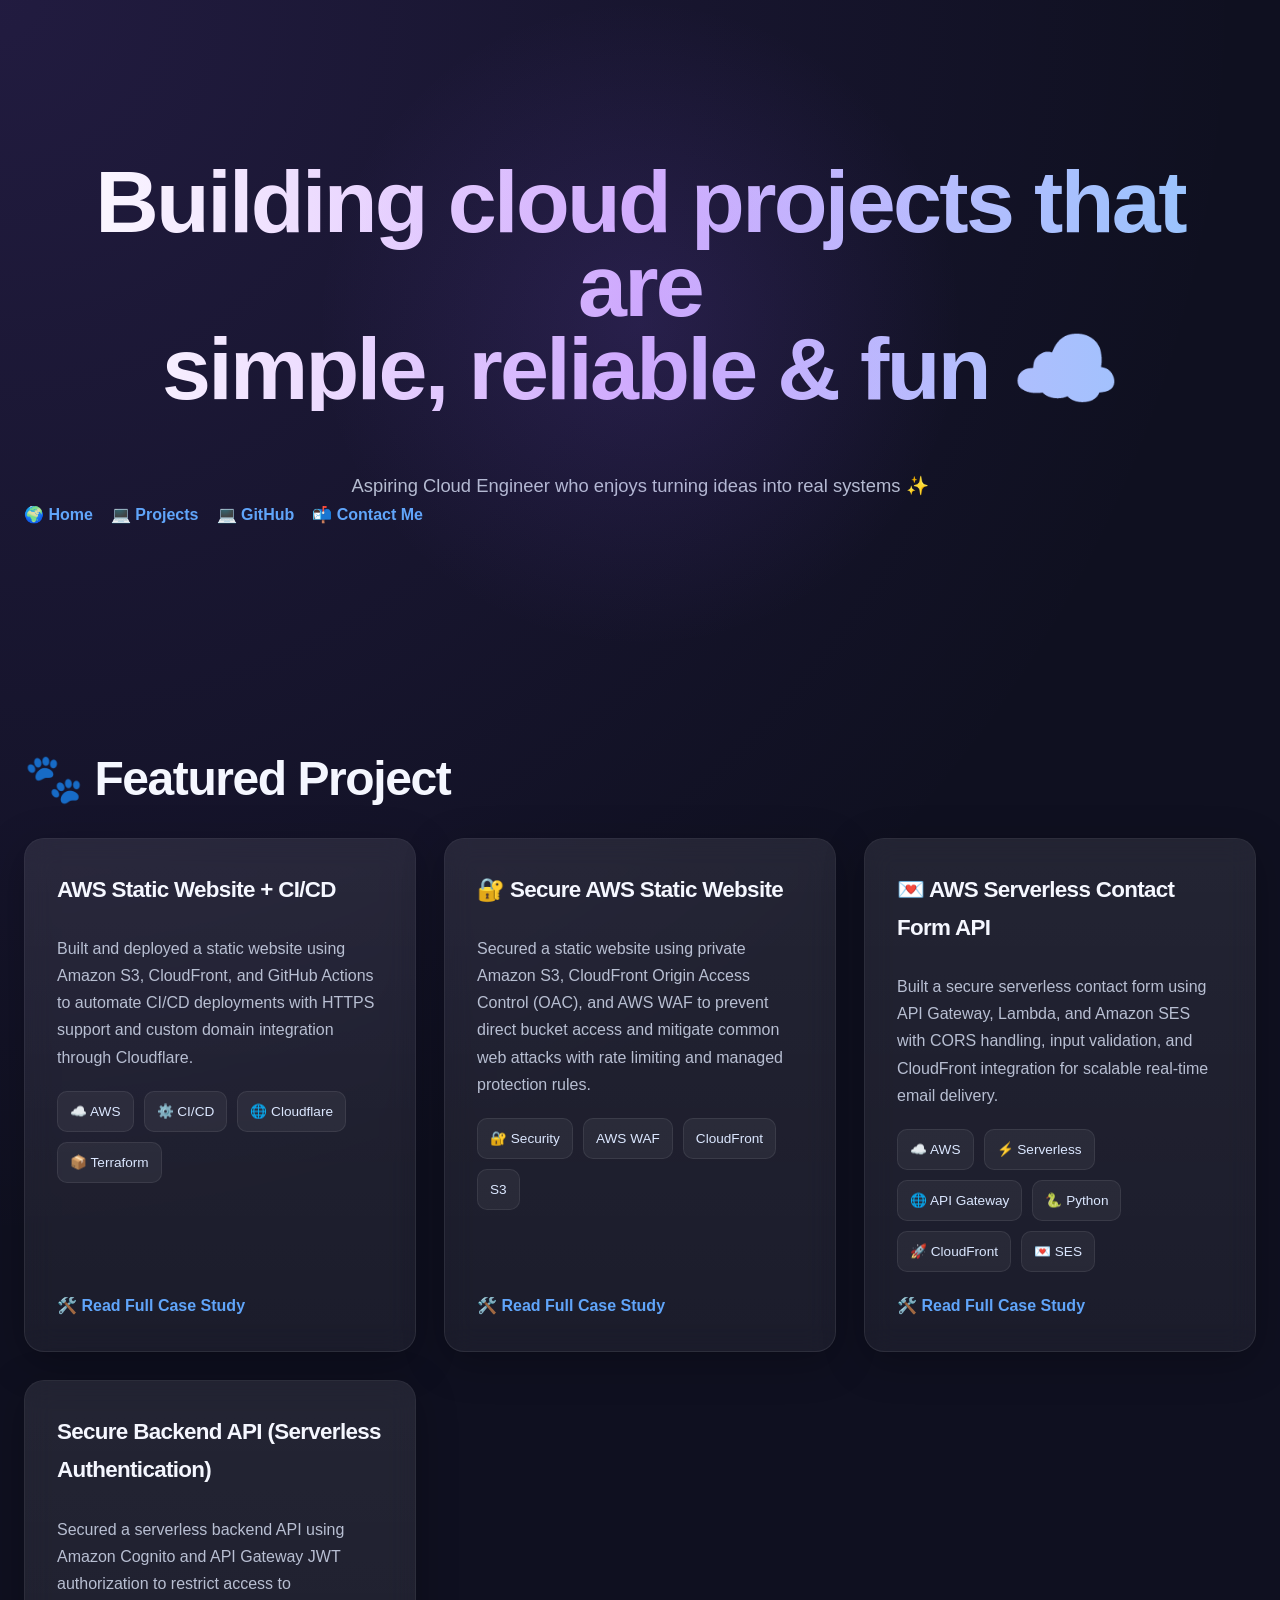
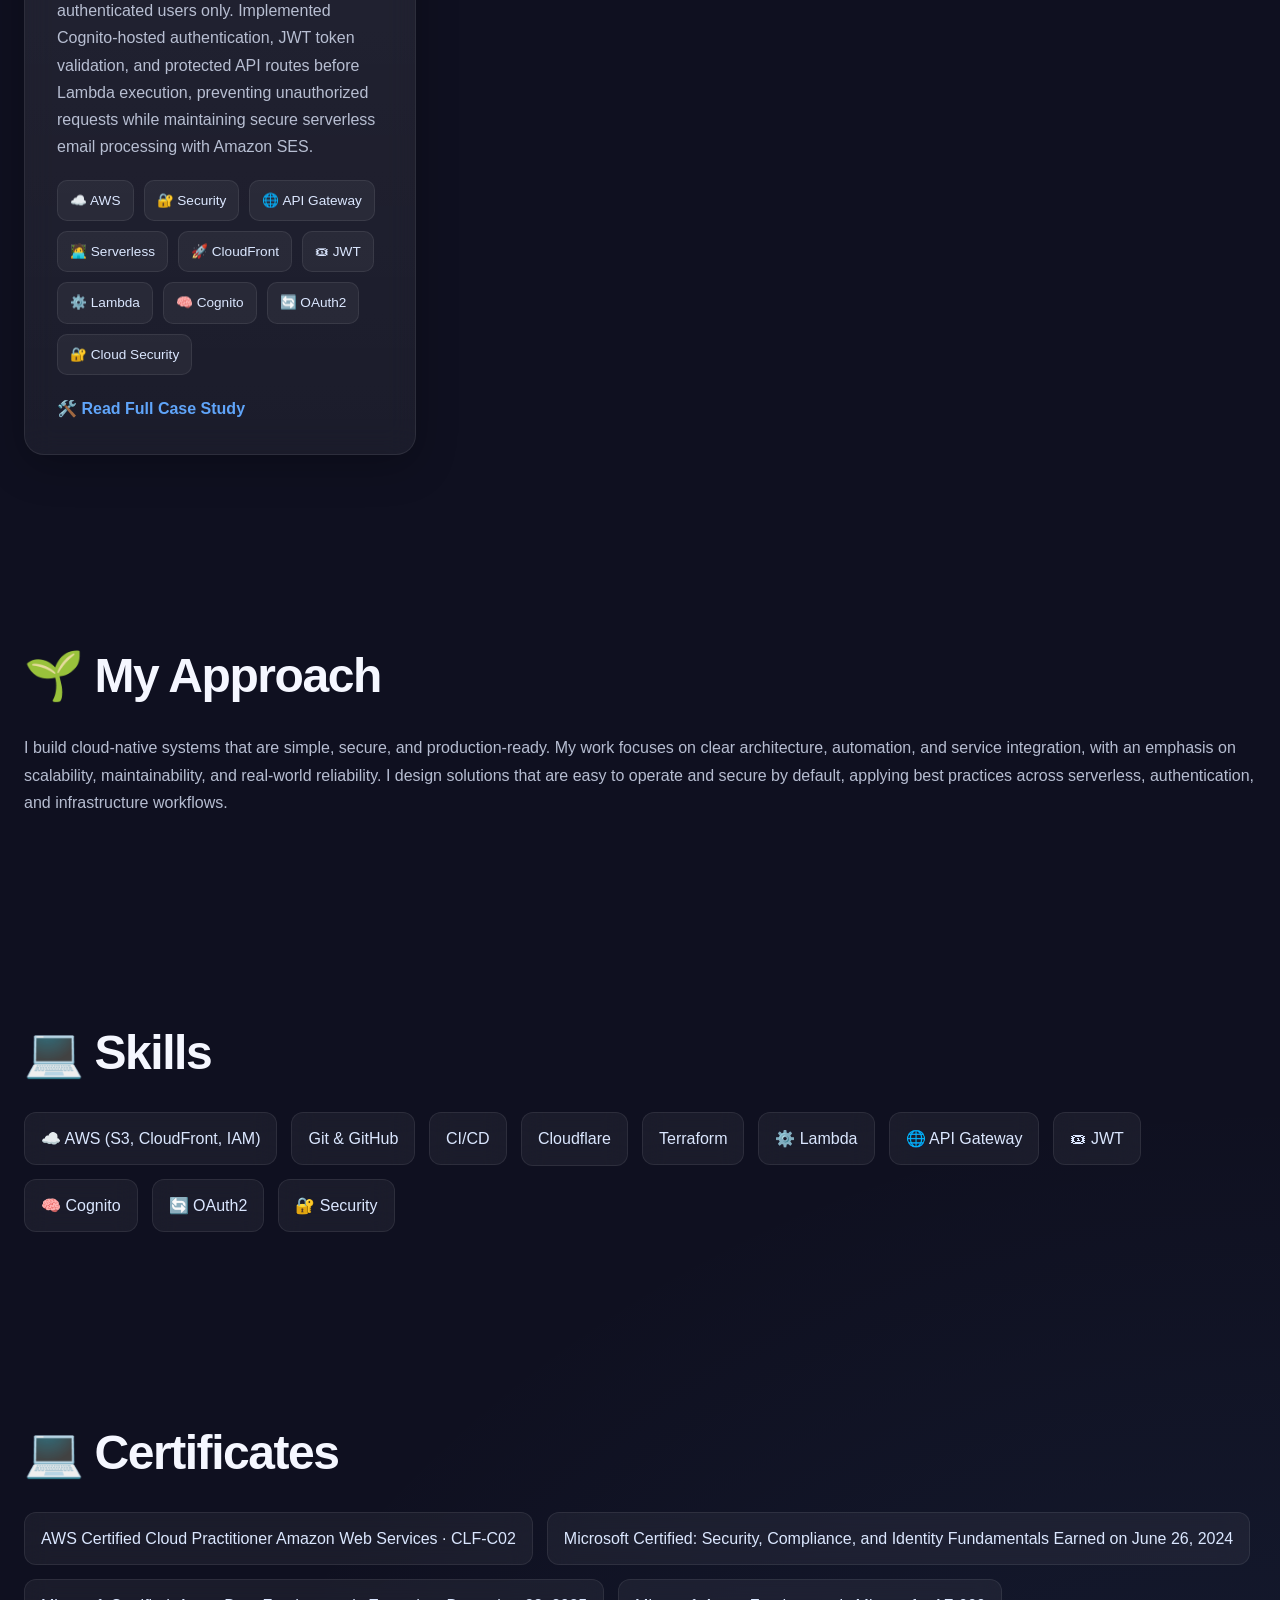
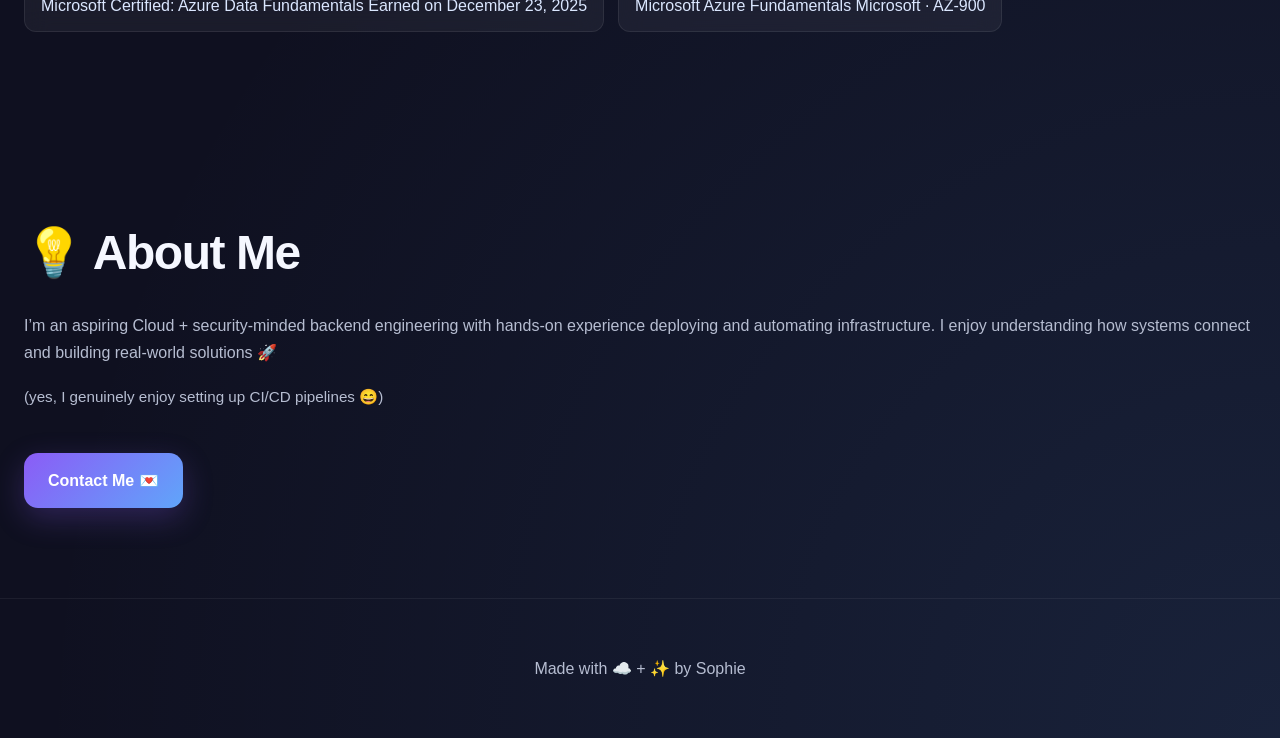
==== index.html @ edb2e8d1 "Edit index content" ====
<!DOCTYPE html>
<html lang="en">
<head>
  <meta charset="UTF-8">
  <title>Sophie | Cloud Engineer ☁️</title>
  <meta name="viewport" content="width=device-width, initial-scale=1.0">

  <!-- Font -->
  <link href="https://fonts.googleapis.com/css2?family=Poppins:wght@300;400;600&display=swap" rel="stylesheet">

  <!-- CSS -->
  <link rel="stylesheet" href="styles.css">

     
</head>

<body>

  <!-- HERO -->
  <header class="hero">
    <h1>
      Building cloud projects that are<br>
      <span>simple, reliable & fun ☁️</span>
    </h1>
    <p class="tagline">
      Aspiring Cloud Engineer who enjoys turning ideas into real systems ✨
    </p>

      <div class="project-links">
      <a href="https://sophieworld.dev">🌍 Home</a>
      <a href="#projects">💻 Projects</a>
      <a href="https://github.com/User10538">💻 GitHub</a>
      <a href="#contact">📬 Contact Me</a>
    </div>
  </header>


  <!-- PROJECTS -->
  <section class="projects">
    <h2>🐾 Featured Project</h2>

<div class="projects-container" id ="projects">
  

  <div class="project-card">
    <h3>AWS Static Website + CI/CD</h3>

    <p>Built and deployed a static website using Amazon S3, CloudFront, and GitHub Actions to automate 
      CI/CD deployments with HTTPS support and custom domain integration through Cloudflare.</p>

    <div class="tags">
      <span>☁️ AWS</span>
      <span>⚙️ CI/CD</span>
      <span>🌐 Cloudflare</span>
      <span>📦 Terraform</span>
    </div>
       <div class="project-links">
      <a href="https://sophieworld.atlassian.net/wiki/external/MWVhOWRiZjI1ZjM0NDRkMzgyNjg4NWQwNWUxMjgwNTY">🛠️ Read Full Case Study</a>
    </div>
  </div>


  <div class="project-card">
    <h3>🔐 Secure AWS Static Website</h3>

    <p> Secured a static website using private Amazon S3, CloudFront Origin Access Control (OAC), 
      and AWS WAF to prevent direct bucket access and mitigate common web attacks with rate limiting and managed protection rules.
    </p>

    <div class="tags">
      <span>🔐 Security</span>
      <span>AWS WAF</span>
      <span>CloudFront</span>
      <span>S3</span>
    </div>
       <div class="project-links">
      <a href="https://sophieworld.atlassian.net/wiki/external/M2U2MmE0ZGE2YWQ1NDhlZmI2MGJiOGY1M2U3ODUxMGE">🛠️ Read Full Case Study</a>
    </div>
  </div>

  <div class="project-card">
    <h3>💌 AWS Serverless Contact Form API</h3>

    <p>Built a secure serverless contact form using API Gateway, Lambda, and Amazon SES 
      with CORS handling, input validation, and CloudFront integration for scalable real-time email delivery. </p>

    <div class="tags">
      <span>☁️ AWS</span>
      <span>⚡ Serverless</span>
      <span>🌐 API Gateway</span>
      <span>🐍 Python </span>
      <span>🚀 CloudFront</span>
      <span>💌  SES</span>
    </div>
    <div class="project-links">
      <a href="https://sophieworld.atlassian.net/wiki/external/YTQ1YmYyOWI2MWUzNGM2OGJiYjJjZmY1Y2RmMjhlNWE">🛠️ Read Full Case Study</a>
    </div>
  </div>

  <div class="project-card">
    <h3> Secure Backend API (Serverless Authentication)</h3>

    <p>Secured a serverless backend API using Amazon Cognito and API Gateway JWT authorization to restrict access to authenticated users only.
      Implemented Cognito-hosted authentication, JWT token validation, and protected API routes before Lambda execution, preventing unauthorized requests while maintaining secure serverless email processing with Amazon SES. </p>

    <div class="tags">
      <span>☁️ AWS</span>
      <span>🔐 Security</span>
      <span>🌐 API Gateway</span>
      <span>🧑‍💻 Serverless</span>
      <span>🚀 CloudFront</span>
      <span>🎟 JWT</span>
      <span>⚙️ Lambda</span>
      <span>🧠 Cognito</span>
      <span>🔄 OAuth2</span>
      <span>🔐 Cloud Security</span>
    </div>
    <div class="project-links">
      <a href="https://sophieworld.atlassian.net/wiki/external/ZDk4ODVmYTkwNTE2NDFkZTk5OGEwMDhiNWNiNjA1MjU">🛠️ Read Full Case Study</a>
    </div>
  </div>
   </div>
</div>

</div>

  </section>
<!-- 
  ARCHITECTURE
  <section class="architecture">
    <h2>☁️ How It Works</h2>

      <p class="arch-desc">
      This project uses a simple but powerful cloud architecture:
    </p>

    <div class="diagram">
      <div>User 🌍</div>
      <div>↓</div>
      <div>Cloudflare 🌐</div>
      <div>↓</div>
      <div>CloudFront ⚡</div>
      <div>↓</div>
      <div>S3 Bucket 📦</div>
    </div>

<p class="arch-desc">
      Designed and deployed a secure cloud architecture using AWS S3, CloudFront, and AWS WAF. 
      Implemented Origin Access Control, managed security rules, and rate limiting to prevent unauthorized access and mitigate common web threats.
    </p>
  <div class="diagram">
    <div>🌍 User</div>
    <div>↓</div>
    <div>🌐 Cloudflare</div>
    <div>↓</div>
    <div>🛡️ AWS WAF</div>
    <div>↓</div>
    <div>⚡ CloudFront</div>
    <div>↓</div>
    <div>📦 S3 (Private)</div>
  </div>
    
  </section> -->

  <!-- APPROACH -->
  <section class="approach">
    <h2>🌱 My Approach</h2>
    <p>
      I build cloud-native systems that are simple, secure, and production-ready. My work focuses on clear architecture, automation, 
      and service integration, with an emphasis on scalability, maintainability, and real-world reliability. I design solutions that are 
      easy to operate and secure by default, applying best practices across serverless, authentication, and infrastructure workflows.
    </p>
  </section>

  <!-- SKILLS -->
  <section class="skills-section">
    <h2>💻 Skills</h2>

    <div class="skills">
      <span>☁️ AWS (S3, CloudFront, IAM)</span>
      <span>Git & GitHub</span>
      <span>CI/CD</span>
      <span>Cloudflare</span>
      <span>Terraform</span>
      <span>⚙️ Lambda</span>
      <span>🌐 API Gateway</span>
      <span>🎟 JWT</span>
      <span>🧠 Cognito</span>
      <span>🔄 OAuth2</span>
      <span>🔐 Security</span>
    </div>
  </section>

    <!-- Certificates -->
  <section class="skills-section">
    <h2>💻 Certificates</h2>

    <div class="skills">
      <span>AWS Certified Cloud Practitioner
        Amazon Web Services · CLF-C02</span>
      <span>Microsoft Certified: Security, Compliance, and Identity Fundamentals
        Earned on June 26, 2024</span>
      <span>Microsoft Certified: Azure Data Fundamentals
        Earned on December 23, 2025</span>
      <span>Microsoft Azure Fundamentals
        Microsoft · AZ-900</span>
    </div>
  </section>

  <!-- ABOUT -->
  <section class="about">
    <h2>💡 About Me</h2>

    <p>
      I’m an aspiring Cloud + security-minded backend engineering with hands-on experience deploying and automating infrastructure.
      I enjoy understanding how systems connect and building real-world solutions 🚀
    </p>

    <p class="small-note">
      (yes, I genuinely enjoy setting up CI/CD pipelines 😄)
    </p>
    <div id="contact">
    <a class="cta" href="contact.html">
      Contact Me 💌
    </a>
    </div>
    </section>
  </section>

  <!-- FOOTER -->
  <footer>
    <p>Made with ☁️ + ✨ by Sophie</p>
  </footer>

  <!-- SCROLL ANIMATION -->
  <script>
    const elements = document.querySelectorAll("section");

    const observer = new IntersectionObserver(entries => {
      entries.forEach(entry => {
        if (entry.isIntersecting) {
          entry.target.classList.add("show");
        }
      });
    });

    elements.forEach(el => {
      el.classList.add("fade-in");
      observer.observe(el);
    });
  </script>

</body>
</html>
---- styles.css ----
/* =========================================
   MODERN CLOUD ENGINEER PORTFOLIO
========================================= */

:root {
  --bg: #0f1020;

  --surface: rgba(255, 255, 255, 0.05);
  --surface-strong: rgba(255, 255, 255, 0.08);

  --text: #f5f7ff;
  --muted: #b6bdd1;

  --accent: #8b5cf6;
  --accent-2: #60a5fa;

  --accent-soft: rgba(139, 92, 246, 0.18);

  --border: rgba(255, 255, 255, 0.08);

  --shadow:
    0 10px 40px rgba(0, 0, 0, 0.25);

  --radius: 20px;

  --max-width: 1200px;
}

/* =========================================
   RESET
========================================= */

* {
  box-sizing: border-box;
}

html {
  scroll-behavior: smooth;
}

body {
  margin: 0;

  font-family: 'Inter', sans-serif;

  color: var(--text);

  background:
    radial-gradient(
      circle at top left,
      rgba(139, 92, 246, 0.15),
      transparent 30%
    ),

    radial-gradient(
      circle at bottom right,
      rgba(96, 165, 250, 0.12),
      transparent 30%
    ),

    var(--bg);

  line-height: 1.7;

  -webkit-font-smoothing: antialiased;
  text-rendering: optimizeLegibility;

  overflow-x: hidden;
}

/* =========================================
   TYPOGRAPHY
========================================= */

h1,
h2,
h3,
h4 {
  margin-top: 0;
  letter-spacing: -0.03em;
}

h1 {
  font-size: clamp(3rem, 7vw, 5.5rem);
  line-height: 0.95;
  font-weight: 800;
}

h2 {
  font-size: clamp(2rem, 5vw, 3rem);
  margin-bottom: 18px;
}

h3 {
  font-size: 1.4rem;
}

p {
  color: var(--muted);
  font-size: 1rem;
}

a {
  text-decoration: none;
}

.highlight {
  color: var(--accent-2);
}

/* =========================================
   LAYOUT
========================================= */

section {
  padding: 90px 24px;
}

.container {
  width: 100%;
  max-width: var(--max-width);
  margin: 0 auto;
}

/* =========================================
   HERO
========================================= */

.hero {
  padding: 160px 24px 120px;
  text-align: center;
  position: relative;
}

.hero::before {
  content: "";

  position: absolute;
  inset: 0;

  background:
    radial-gradient(
      circle at center,
      rgba(139, 92, 246, 0.15),
      transparent 45%
    );

  pointer-events: none;
}

.hero-content {
  position: relative;
  z-index: 2;

  max-width: 950px;
  margin: 0 auto;
}

.hero h1 {
  background:
    linear-gradient(
      90deg,
      #ffffff,
      #d8b4fe,
      #93c5fd
    );

  -webkit-background-clip: text;
  -webkit-text-fill-color: transparent;
}

.hero p {
  max-width: 700px;

  margin: 28px auto 0;

  font-size: 1.15rem;
}

.tagline {
  color: var(--muted);
}

.hero-buttons {
  margin-top: 42px;

  display: flex;
  justify-content: center;
  gap: 16px;
  flex-wrap: wrap;
}

/* =========================================
   BUTTONS
========================================= */

.button {
  display: inline-flex;
  align-items: center;
  justify-content: center;

  padding: 14px 22px;

  border-radius: 14px;

  font-weight: 600;

  transition:
    transform 0.25s ease,
    opacity 0.25s ease,
    background 0.25s ease;
}

.button-primary {
  background:
    linear-gradient(
      135deg,
      var(--accent),
      var(--accent-2)
    );

  color: white;

  box-shadow:
    0 10px 30px rgba(139, 92, 246, 0.25);
}

.button-primary:hover {
  transform: translateY(-3px);
}

.button-secondary {
  background: rgba(255,255,255,0.04);

  border: 1px solid var(--border);

  color: var(--text);

  backdrop-filter: blur(10px);
}

.button-secondary:hover {
  background: rgba(255,255,255,0.08);
}

/* =========================================
   SECTION HEADERS
========================================= */

.section-header {
  margin-bottom: 60px;
}

.section-header h2 {
  margin-bottom: 14px;
}

.section-header p {
  max-width: 700px;
}

/* =========================================
   PROJECTS
========================================= */

.projects-container {
  display: grid;

  grid-template-columns:
    repeat(auto-fit, minmax(340px, 1fr));

  gap: 28px;
}

.project-card {
  background: var(--surface);

  backdrop-filter: blur(14px);

  border: 1px solid var(--border);

  border-radius: var(--radius);

  padding: 32px;

  box-shadow: var(--shadow);

  transition:
    transform 0.3s ease,
    border-color 0.3s ease,
    box-shadow 0.3s ease;

  display: flex;
  flex-direction: column;
  gap: 20px;

  position: relative;

  overflow: hidden;
}

.project-card::before {
  content: "";

  position: absolute;

  inset: 0;

  background:
    linear-gradient(
      180deg,
      rgba(255,255,255,0.04),
      transparent
    );

  pointer-events: none;
}

.project-card:hover {
  transform: translateY(-8px);

  border-color:
    rgba(139, 92, 246, 0.35);

  box-shadow:
    0 25px 60px rgba(139, 92, 246, 0.15);
}

.project-card h3 {
  margin-bottom: 6px;
}

.project-card p {
  margin: 0;
}

/* =========================================
   TAGS
========================================= */

.tags {
  display: flex;
  flex-wrap: wrap;
  gap: 10px;
}

.tags span {
  background:
    rgba(255,255,255,0.05);

  border:
    1px solid rgba(255,255,255,0.08);

  color: #dbe7ff;

  padding: 8px 12px;

  border-radius: 10px;

  font-size: 0.85rem;
  font-weight: 500;
}

/* =========================================
   LINKS
========================================= */

.project-links {
  display: flex;
  gap: 18px;

  margin-top: auto;
}

.project-links a {
  color: var(--accent-2);

  font-weight: 600;

  transition: opacity 0.2s ease;
}

.project-links a:hover {
  opacity: 0.7;
}

/* =========================================
   ARCHITECTURE SECTION
========================================= */

.architecture {
  position: relative;
}

.architecture::before {
  content: "";

  position: absolute;
  inset: 0;

  background:
    linear-gradient(
      180deg,
      rgba(255,255,255,0.02),
      transparent
    );

  pointer-events: none;
}

.arch-desc {
  margin-bottom: 40px;
}

.diagram {
  display: flex;
  flex-direction: column;
  align-items: center;

  gap: 16px;
}

.diagram div {
  background:
    rgba(255,255,255,0.05);

  backdrop-filter: blur(12px);

  border:
    1px solid rgba(255,255,255,0.08);

  border-radius: 14px;

  padding: 16px 24px;

  min-width: 240px;

  box-shadow:
    0 10px 30px rgba(0,0,0,0.2);

  font-weight: 600;
}

/* =========================================
   SKILLS
========================================= */

.skills-section {
  position: relative;
}

.skills {
  display: flex;
  flex-wrap: wrap;
  gap: 14px;
}

.skills span {
  background:
    rgba(255,255,255,0.05);

  border:
    1px solid rgba(255,255,255,0.08);

  backdrop-filter: blur(12px);

  padding: 12px 16px;

  border-radius: 12px;

  color: #dbe7ff;

  font-weight: 500;

  transition:
    transform 0.2s ease,
    background 0.2s ease;
}

.skills span:hover {
  transform: translateY(-3px);

  background:
    rgba(255,255,255,0.08);
}

/* =========================================
   ABOUT
========================================= */

.about {
  position: relative;
}

.about-content {
  max-width: 750px;
}

.small-note {
  margin-top: 18px;

  font-size: 0.95rem;
}

/* =========================================
   CTA
========================================= */

.cta {
  display: inline-flex;

  margin-top: 28px;

  padding: 14px 24px;

  border-radius: 14px;

  background:
    linear-gradient(
      135deg,
      var(--accent),
      var(--accent-2)
    );

  color: white;

  font-weight: 600;

  box-shadow:
    0 10px 30px rgba(139,92,246,0.25);

  transition:
    transform 0.25s ease;
}

.cta:hover {
  transform: translateY(-3px);
}

/* =========================================
   FOOTER
========================================= */

footer {
  padding: 40px 24px;

  color: #8e97aa;

  text-align: center;

  font-size: 0.9rem;

  border-top:
    1px solid rgba(255,255,255,0.06);
}

/* =========================================
   ANIMATIONS
========================================= */

.fade-in {
  opacity: 0;

  transform: translateY(30px);

  transition:
    opacity 0.8s ease,
    transform 0.8s ease;
}

.fade-in.show {
  opacity: 1;
  transform: translateY(0);
}

/* =========================================
   RESPONSIVE
========================================= */

@media (max-width: 768px) {
  section {
    padding: 72px 20px;
  }

  .hero {
    padding: 130px 20px 90px;
  }

  .hero-buttons {
    flex-direction: column;
    align-items: center;
  }

  .projects-container {
    grid-template-columns: 1fr;
  }

  .project-card {
    padding: 26px;
  }

  h1 {
    line-height: 1;
  }
}
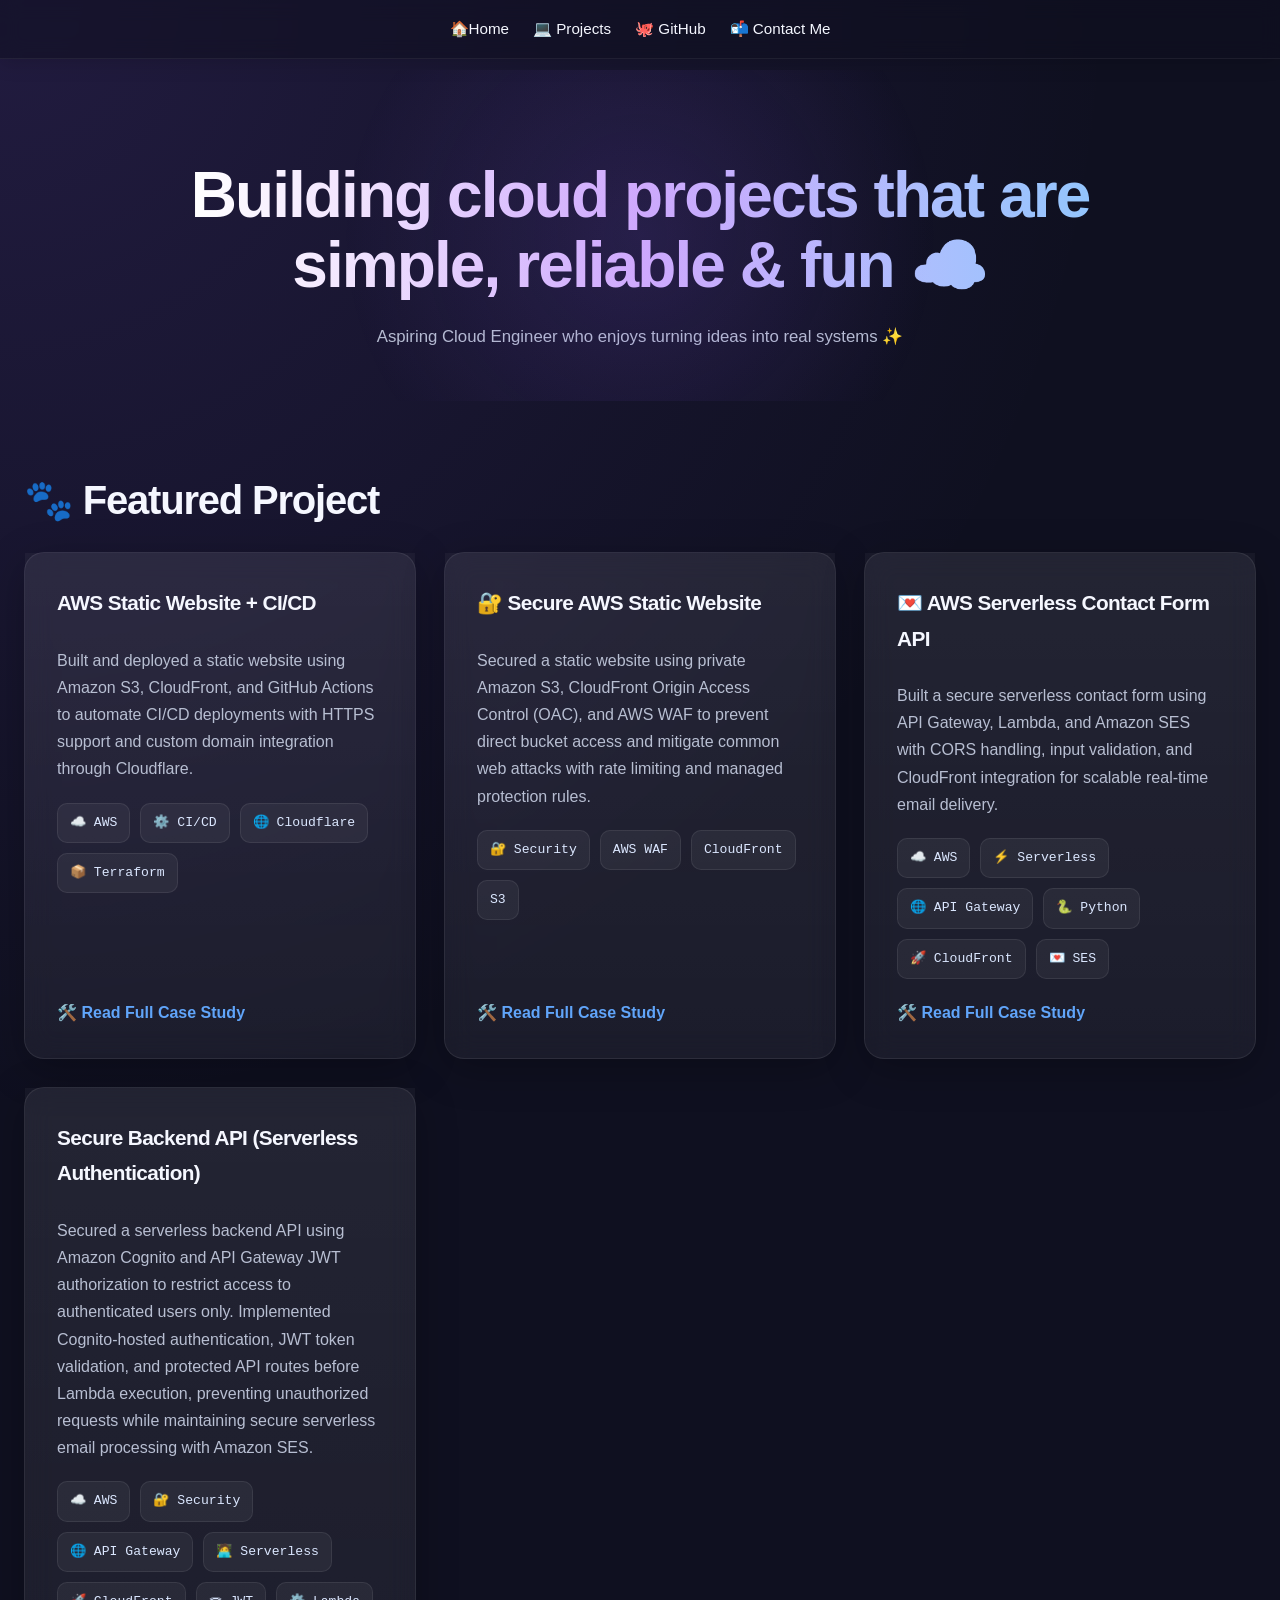
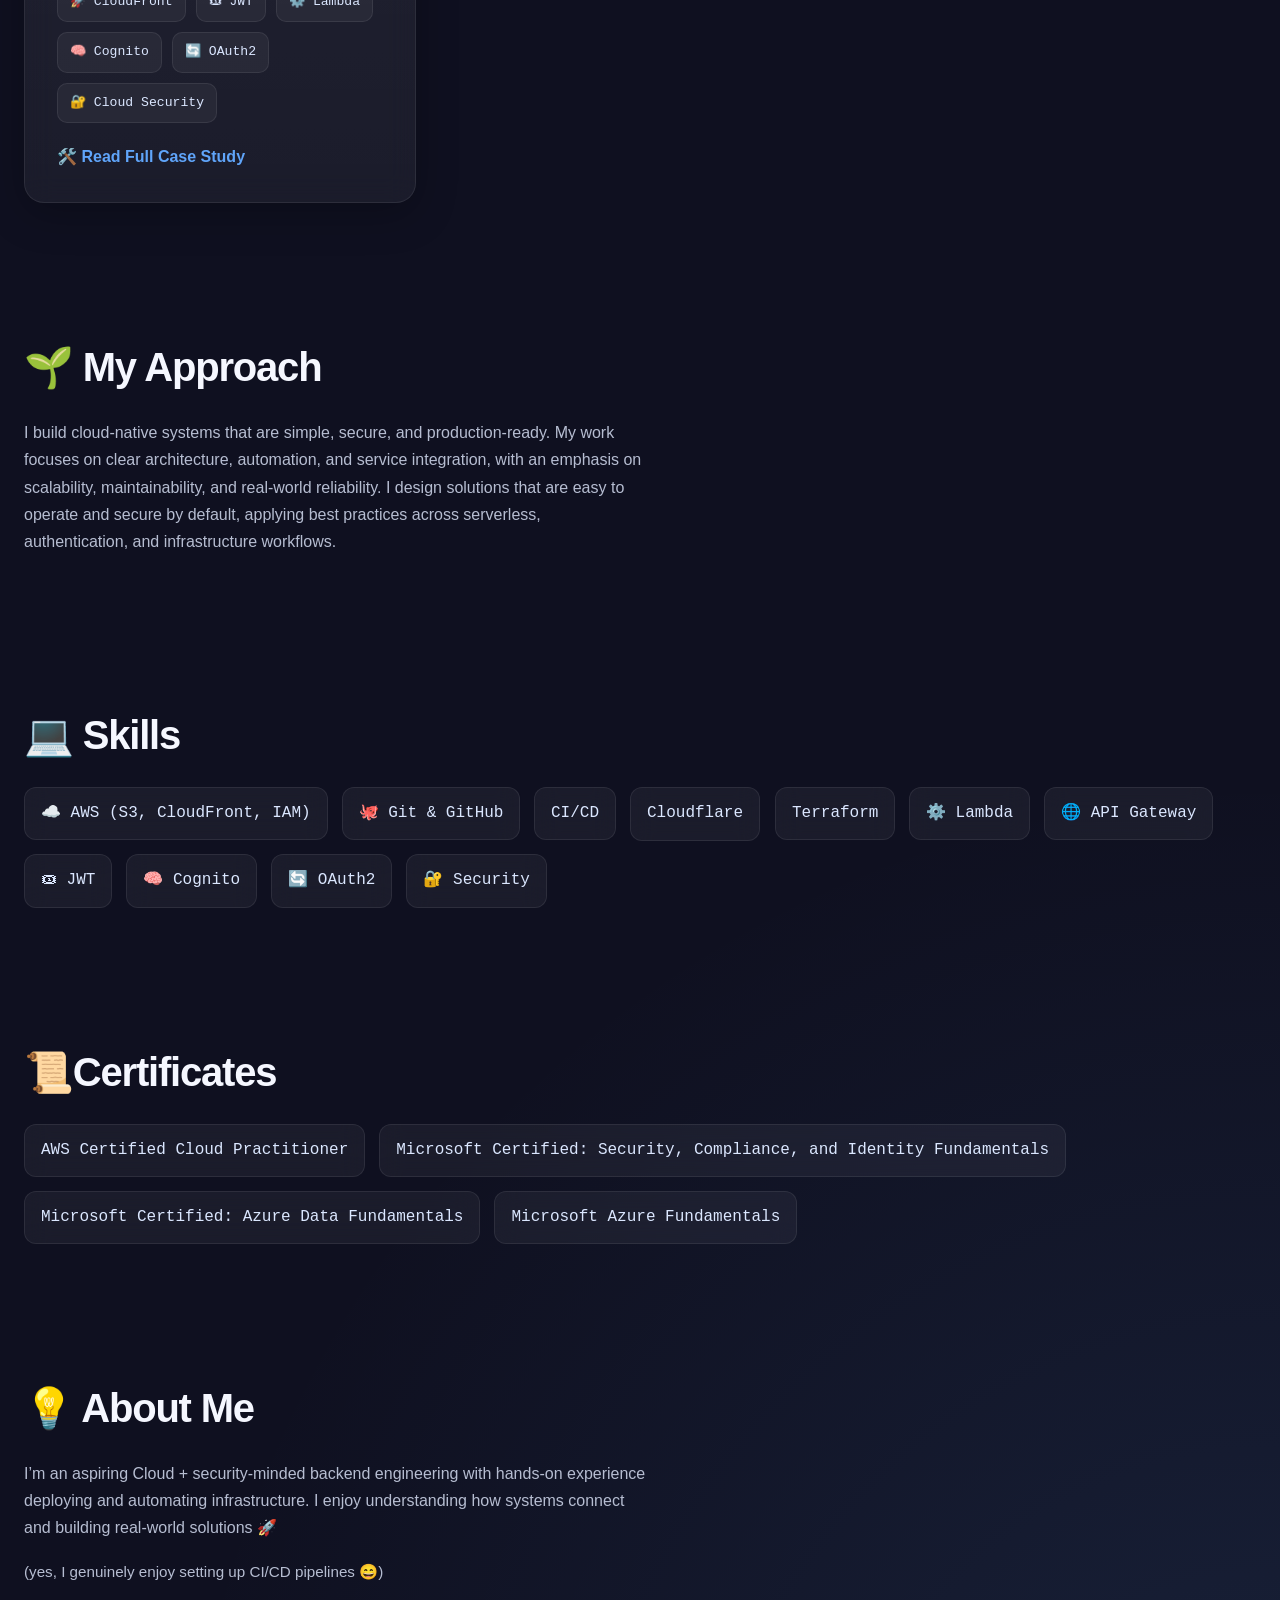
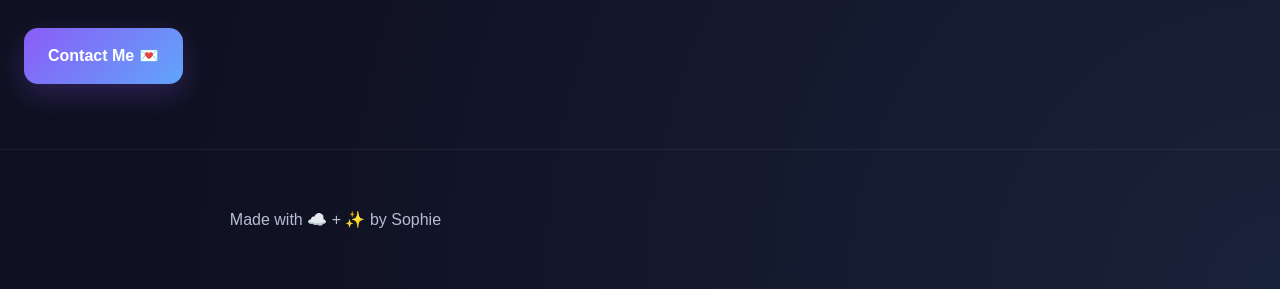
==== commit c524d3bf: "Beautifying index html" ====
--- a/index.html
+++ b/index.html
@@ -9,15 +9,21 @@
   <link href="https://fonts.googleapis.com/css2?family=Poppins:wght@300;400;600&display=swap" rel="stylesheet">
 
   <!-- CSS -->
-  <link rel="stylesheet" href="styles.css">
+  <link rel="stylesheet" href="styles.css?v=2">
 
      
 </head>
 
 <body>
-
+ <div class="top-links">
+      <a href="https://sophieworld.dev">🏠Home</a>
+      <a href="#projects">💻 Projects</a>
+      <a href="https://github.com/User10538">🐙 GitHub</a>
+      <a href="#contact">📬 Contact Me</a>
+    </div>
   <!-- HERO -->
   <header class="hero">
+     
     <h1>
       Building cloud projects that are<br>
       <span>simple, reliable & fun ☁️</span>
@@ -26,13 +32,7 @@
       Aspiring Cloud Engineer who enjoys turning ideas into real systems ✨
     </p>
 
-      <div class="project-links">
-      <a href="https://sophieworld.dev">🌍 Home</a>
-      <a href="#projects">💻 Projects</a>
-      <a href="https://github.com/User10538">💻 GitHub</a>
-      <a href="#contact">📬 Contact Me</a>
-    </div>
-  </header>
+      </header>
 
 
   <!-- PROJECTS -->
@@ -178,7 +178,7 @@
 
     <div class="skills">
       <span>☁️ AWS (S3, CloudFront, IAM)</span>
-      <span>Git & GitHub</span>
+      <span>🐙 Git & GitHub</span>
       <span>CI/CD</span>
       <span>Cloudflare</span>
       <span>Terraform</span>
@@ -193,17 +193,13 @@
 
     <!-- Certificates -->
   <section class="skills-section">
-    <h2>💻 Certificates</h2>
+    <h2>📜Certificates</h2>
 
     <div class="skills">
-      <span>AWS Certified Cloud Practitioner
-        Amazon Web Services · CLF-C02</span>
-      <span>Microsoft Certified: Security, Compliance, and Identity Fundamentals
-        Earned on June 26, 2024</span>
-      <span>Microsoft Certified: Azure Data Fundamentals
-        Earned on December 23, 2025</span>
-      <span>Microsoft Azure Fundamentals
-        Microsoft · AZ-900</span>
+      <span>AWS Certified Cloud Practitioner</span>
+      <span>Microsoft Certified: Security, Compliance, and Identity Fundamentals</span>
+      <span>Microsoft Certified: Azure Data Fundamentals</span>
+      <span>Microsoft Azure Fundamentals</span>
     </div>
   </section>
 
--- a/styles.css
+++ b/styles.css
@@ -1,4 +1,5 @@
 /* =========================================
+   SOPHIEWORLD.DEV
    MODERN CLOUD ENGINEER PORTFOLIO
 ========================================= */
 
@@ -66,6 +67,82 @@
   text-rendering: optimizeLegibility;
 
   overflow-x: hidden;
+
+  position: relative;
+
+  padding-top: 70px;
+}
+
+/* =========================================
+   SUBTLE NOISE TEXTURE
+========================================= */
+
+body::after {
+  content: "";
+
+  position: fixed;
+  inset: 0;
+
+  background-image:
+    radial-gradient(
+      rgba(255,255,255,0.03) 1px,
+      transparent 1px
+    );
+
+  background-size: 4px 4px;
+
+  opacity: 0.15;
+
+  pointer-events: none;
+
+  z-index: -1;
+}
+
+/* =========================================
+   TOP NAV LINKS
+========================================= */
+
+.top-links {
+  position: fixed;
+
+  top: 0;
+  left: 0;
+  right: 0;
+
+  display: flex;
+  justify-content: center;
+  align-items: center;
+
+  gap: 24px;
+
+  padding: 16px 24px;
+
+  z-index: 9999;
+
+  background: rgba(15,16,32,0.55);
+
+  backdrop-filter: blur(10px);
+
+  border-bottom:
+    1px solid rgba(255,255,255,0.06);
+
+  box-shadow:
+    0 4px 20px rgba(0,0,0,0.15);
+}
+
+.top-links a {
+  color: #f5f7ff;
+
+  font-weight: 500;
+
+  font-size: 0.95rem;
+
+  transition:
+    opacity 0.2s ease;
+}
+
+.top-links a:hover {
+  opacity: 0.7;
 }
 
 /* =========================================
@@ -77,27 +154,38 @@
 h3,
 h4 {
   margin-top: 0;
+
   letter-spacing: -0.03em;
 }
 
 h1 {
-  font-size: clamp(3rem, 7vw, 5.5rem);
-  line-height: 0.95;
+  font-size: clamp(2.2rem, 5vw, 4rem);
+
+  line-height: 1.1;
+
   font-weight: 800;
+
+  max-width: 900px;
+
+  margin: 0 auto;
 }
 
 h2 {
-  font-size: clamp(2rem, 5vw, 3rem);
+  font-size: clamp(1.8rem, 4vw, 2.5rem);
+
   margin-bottom: 18px;
 }
 
 h3 {
-  font-size: 1.4rem;
+  font-size: 1.3rem;
 }
 
 p {
   color: var(--muted);
+
   font-size: 1rem;
+
+  max-width: 70ch;
 }
 
 a {
@@ -113,12 +201,14 @@
 ========================================= */
 
 section {
-  padding: 90px 24px;
+  padding: 65px 24px;
 }
 
 .container {
   width: 100%;
+
   max-width: var(--max-width);
+
   margin: 0 auto;
 }
 
@@ -127,8 +217,10 @@
 ========================================= */
 
 .hero {
-  padding: 160px 24px 120px;
+  padding: 90px 24px 50px;
+
   text-align: center;
+
   position: relative;
 }
 
@@ -136,6 +228,7 @@
   content: "";
 
   position: absolute;
+
   inset: 0;
 
   background:
@@ -150,9 +243,11 @@
 
 .hero-content {
   position: relative;
+
   z-index: 2;
 
   max-width: 950px;
+
   margin: 0 auto;
 }
 
@@ -165,16 +260,19 @@
       #93c5fd
     );
 
+  background-clip: text;
   -webkit-background-clip: text;
+
+  color: transparent;
   -webkit-text-fill-color: transparent;
 }
 
 .hero p {
   max-width: 700px;
 
-  margin: 28px auto 0;
-
-  font-size: 1.15rem;
+  margin: 22px auto 0;
+
+  font-size: 1.05rem;
 }
 
 .tagline {
@@ -182,11 +280,12 @@
 }
 
 .hero-buttons {
-  margin-top: 42px;
+  margin-top: 36px;
 
   display: flex;
   justify-content: center;
   gap: 16px;
+
   flex-wrap: wrap;
 }
 
@@ -196,6 +295,7 @@
 
 .button {
   display: inline-flex;
+
   align-items: center;
   justify-content: center;
 
@@ -230,9 +330,11 @@
 }
 
 .button-secondary {
-  background: rgba(255,255,255,0.04);
-
-  border: 1px solid var(--border);
+  background:
+    rgba(255,255,255,0.04);
+
+  border:
+    1px solid var(--border);
 
   color: var(--text);
 
@@ -240,23 +342,8 @@
 }
 
 .button-secondary:hover {
-  background: rgba(255,255,255,0.08);
-}
-
-/* =========================================
-   SECTION HEADERS
-========================================= */
-
-.section-header {
-  margin-bottom: 60px;
-}
-
-.section-header h2 {
-  margin-bottom: 14px;
-}
-
-.section-header p {
-  max-width: 700px;
+  background:
+    rgba(255,255,255,0.08);
 }
 
 /* =========================================
@@ -277,7 +364,8 @@
 
   backdrop-filter: blur(14px);
 
-  border: 1px solid var(--border);
+  border:
+    1px solid var(--border);
 
   border-radius: var(--radius);
 
@@ -295,8 +383,6 @@
   gap: 20px;
 
   position: relative;
-
-  overflow: hidden;
 }
 
 .project-card::before {
@@ -323,7 +409,8 @@
     rgba(139, 92, 246, 0.35);
 
   box-shadow:
-    0 25px 60px rgba(139, 92, 246, 0.15);
+    0 25px 60px rgba(139,92,246,0.15),
+    0 0 30px rgba(96,165,250,0.08);
 }
 
 .project-card h3 {
@@ -340,7 +427,9 @@
 
 .tags {
   display: flex;
+
   flex-wrap: wrap;
+
   gap: 10px;
 }
 
@@ -357,16 +446,22 @@
 
   border-radius: 10px;
 
-  font-size: 0.85rem;
+  font-size: 0.82rem;
+
   font-weight: 500;
-}
-
-/* =========================================
-   LINKS
+
+  font-family:
+    'JetBrains Mono',
+    monospace;
+}
+
+/* =========================================
+   PROJECT LINKS
 ========================================= */
 
 .project-links {
   display: flex;
+
   gap: 18px;
 
   margin-top: auto;
@@ -377,7 +472,8 @@
 
   font-weight: 600;
 
-  transition: opacity 0.2s ease;
+  transition:
+    opacity 0.2s ease;
 }
 
 .project-links a:hover {
@@ -385,63 +481,6 @@
 }
 
 /* =========================================
-   ARCHITECTURE SECTION
-========================================= */
-
-.architecture {
-  position: relative;
-}
-
-.architecture::before {
-  content: "";
-
-  position: absolute;
-  inset: 0;
-
-  background:
-    linear-gradient(
-      180deg,
-      rgba(255,255,255,0.02),
-      transparent
-    );
-
-  pointer-events: none;
-}
-
-.arch-desc {
-  margin-bottom: 40px;
-}
-
-.diagram {
-  display: flex;
-  flex-direction: column;
-  align-items: center;
-
-  gap: 16px;
-}
-
-.diagram div {
-  background:
-    rgba(255,255,255,0.05);
-
-  backdrop-filter: blur(12px);
-
-  border:
-    1px solid rgba(255,255,255,0.08);
-
-  border-radius: 14px;
-
-  padding: 16px 24px;
-
-  min-width: 240px;
-
-  box-shadow:
-    0 10px 30px rgba(0,0,0,0.2);
-
-  font-weight: 600;
-}
-
-/* =========================================
    SKILLS
 ========================================= */
 
@@ -451,7 +490,9 @@
 
 .skills {
   display: flex;
+
   flex-wrap: wrap;
+
   gap: 14px;
 }
 
@@ -475,6 +516,10 @@
   transition:
     transform 0.2s ease,
     background 0.2s ease;
+
+  font-family:
+    'JetBrains Mono',
+    monospace;
 }
 
 .skills span:hover {
@@ -570,6 +615,7 @@
 
 .fade-in.show {
   opacity: 1;
+
   transform: translateY(0);
 }
 
@@ -578,16 +624,18 @@
 ========================================= */
 
 @media (max-width: 768px) {
+
   section {
-    padding: 72px 20px;
+    padding: 50px 20px;
   }
 
   .hero {
-    padding: 130px 20px 90px;
+    padding: 110px 20px 60px;
   }
 
   .hero-buttons {
     flex-direction: column;
+
     align-items: center;
   }
 
@@ -600,6 +648,14 @@
   }
 
   h1 {
-    line-height: 1;
+    line-height: 1.1;
   }
-}
+
+  .top-links {
+    flex-wrap: wrap;
+
+    gap: 14px;
+
+    padding: 14px;
+  }
+}
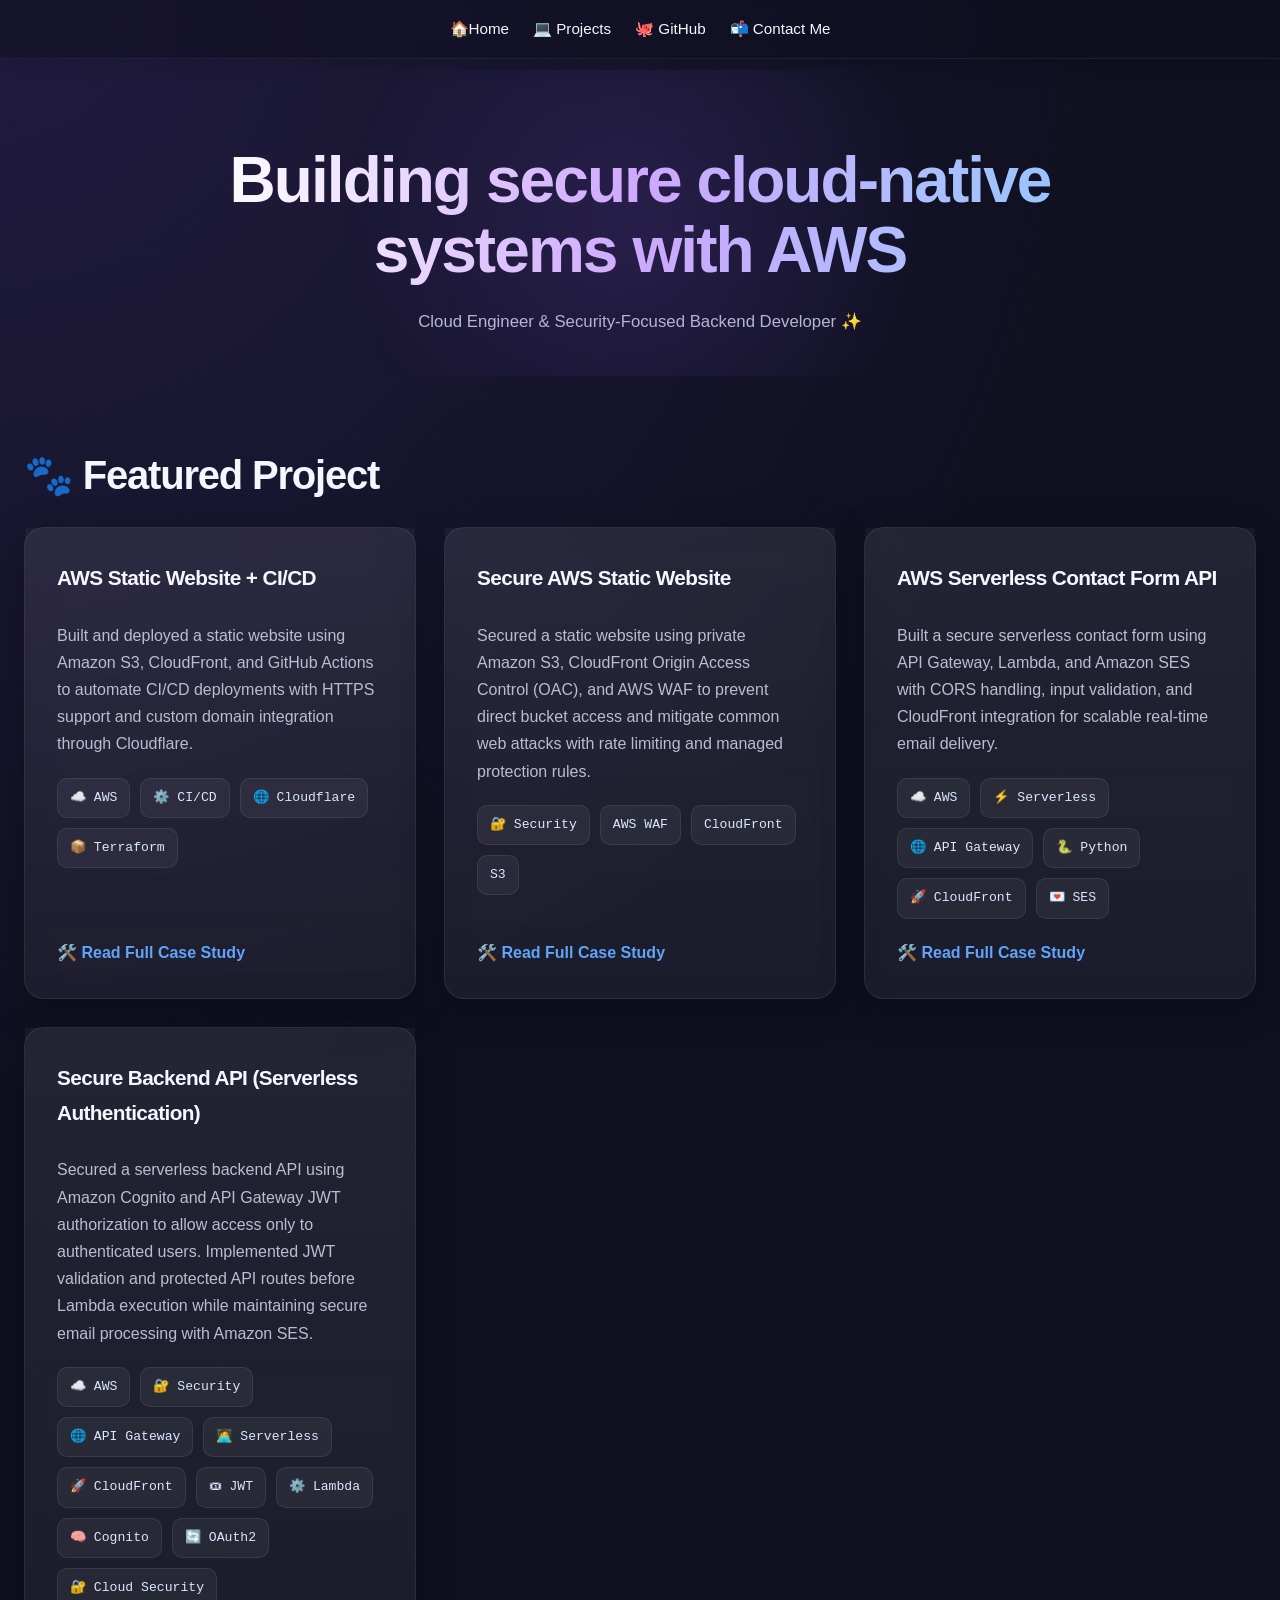
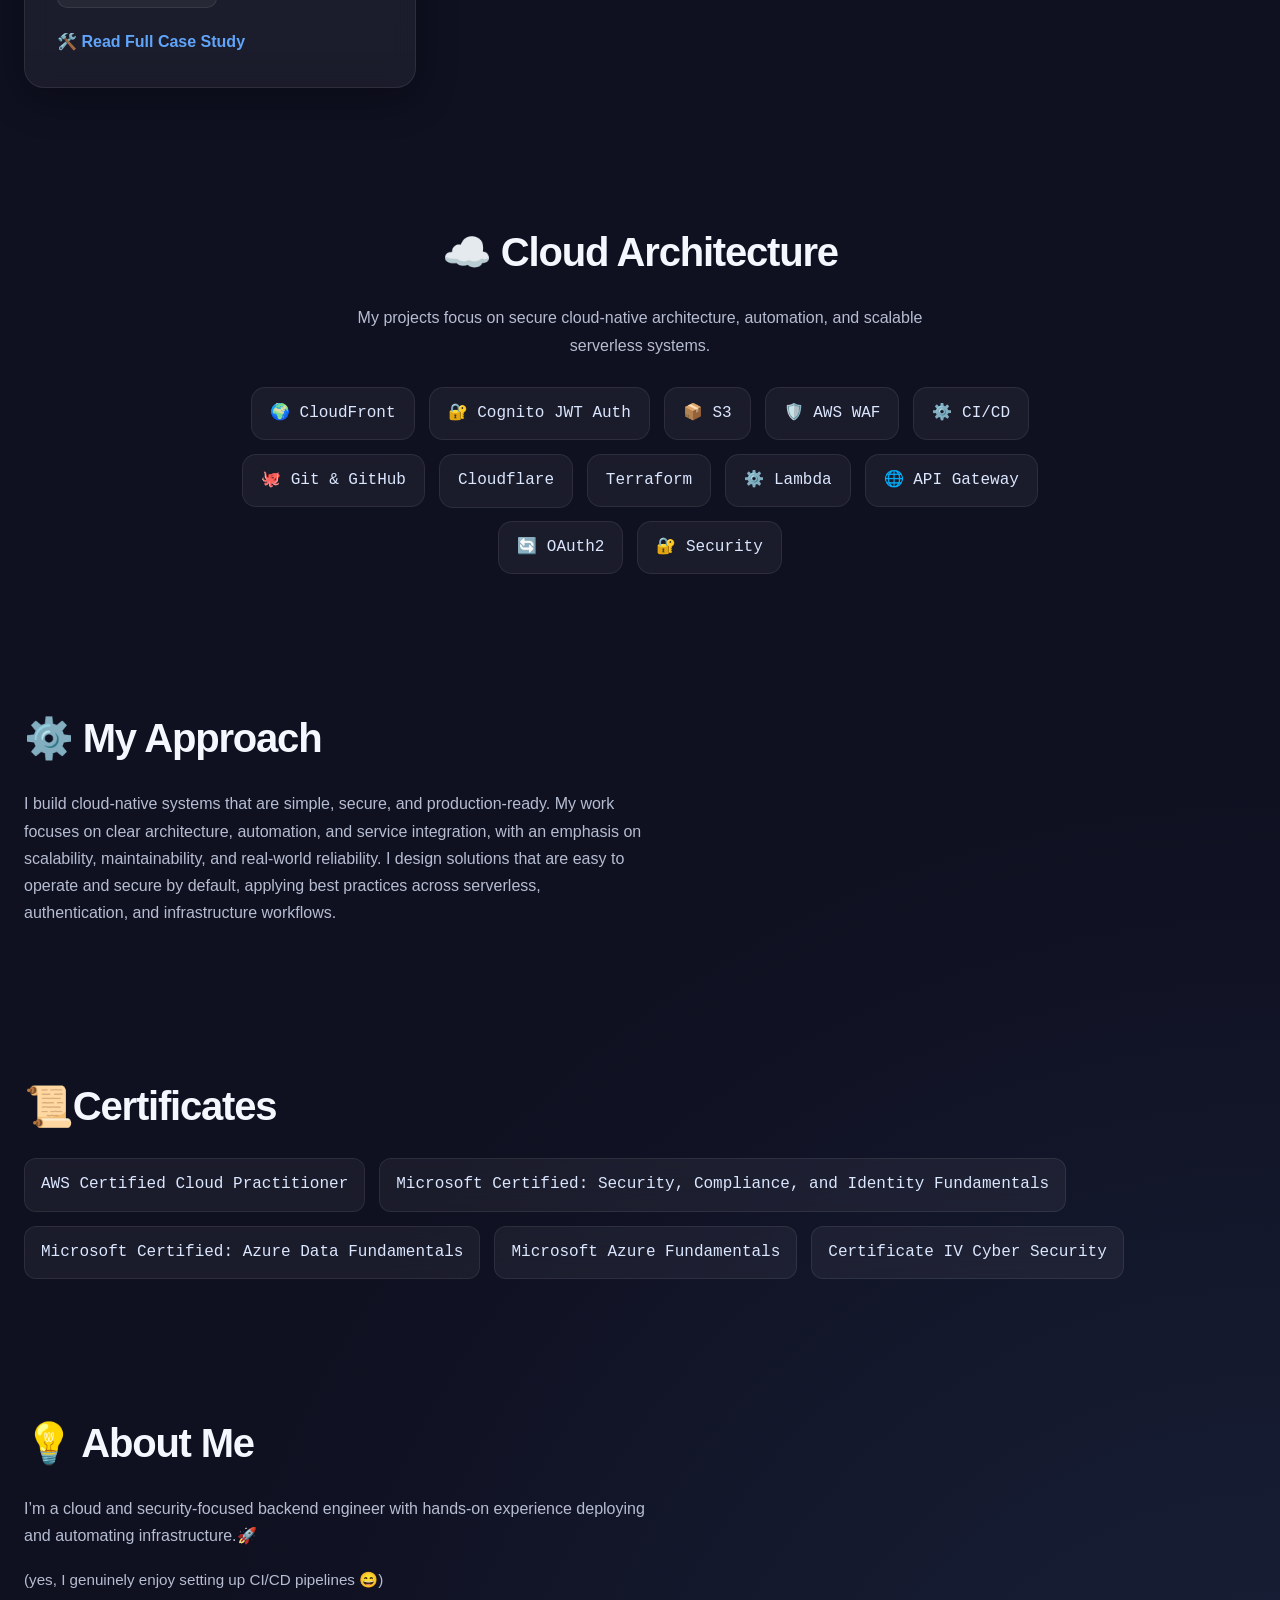
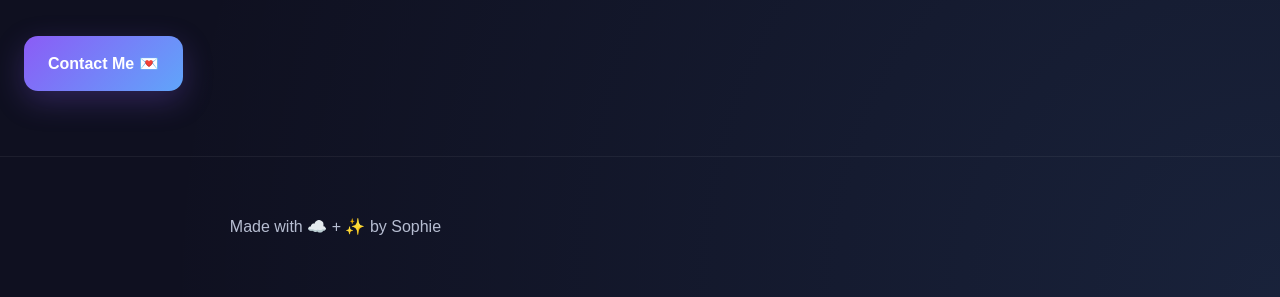
==== commit 6c90cb48: "add architecture content" ====
--- a/index.html
+++ b/index.html
@@ -25,11 +25,10 @@
   <header class="hero">
      
     <h1>
-      Building cloud projects that are<br>
-      <span>simple, reliable & fun ☁️</span>
+      Building secure cloud-native systems with AWS
     </h1>
     <p class="tagline">
-      Aspiring Cloud Engineer who enjoys turning ideas into real systems ✨
+      Cloud Engineer & Security-Focused Backend Developer ✨
     </p>
 
       </header>
@@ -61,7 +60,7 @@
 
 
   <div class="project-card">
-    <h3>🔐 Secure AWS Static Website</h3>
+    <h3>Secure AWS Static Website</h3>
 
     <p> Secured a static website using private Amazon S3, CloudFront Origin Access Control (OAC), 
       and AWS WAF to prevent direct bucket access and mitigate common web attacks with rate limiting and managed protection rules.
@@ -79,7 +78,7 @@
   </div>
 
   <div class="project-card">
-    <h3>💌 AWS Serverless Contact Form API</h3>
+    <h3>AWS Serverless Contact Form API</h3>
 
     <p>Built a secure serverless contact form using API Gateway, Lambda, and Amazon SES 
       with CORS handling, input validation, and CloudFront integration for scalable real-time email delivery. </p>
@@ -100,8 +99,8 @@
   <div class="project-card">
     <h3> Secure Backend API (Serverless Authentication)</h3>
 
-    <p>Secured a serverless backend API using Amazon Cognito and API Gateway JWT authorization to restrict access to authenticated users only.
-      Implemented Cognito-hosted authentication, JWT token validation, and protected API routes before Lambda execution, preventing unauthorized requests while maintaining secure serverless email processing with Amazon SES. </p>
+    <p>Secured a serverless backend API using Amazon Cognito and API Gateway JWT authorization to allow access only to authenticated users. 
+      Implemented JWT validation and protected API routes before Lambda execution while maintaining secure email processing with Amazon SES.</p>
 
     <div class="tags">
       <span>☁️ AWS</span>
@@ -125,6 +124,32 @@
 </div>
 
   </section>
+ <section class="architecture-preview">
+   <h2>☁️ Cloud Architecture</h2>
+
+  <p>
+    My projects focus on secure cloud-native architecture,
+    automation, and scalable serverless systems.
+  </p>
+
+  <div class="architecture-tags">
+
+    <span>🌍 CloudFront</span>
+    <span>🔐 Cognito JWT Auth</span>
+    <span>📦 S3</span>
+    <span>🛡️ AWS WAF</span>
+    <span>⚙️ CI/CD</span>
+    <span>🐙 Git & GitHub</span>
+    <span>Cloudflare</span>
+    <span>Terraform</span>
+    <span>⚙️ Lambda</span>
+    <span>🌐 API Gateway</span>
+    <span>🔄 OAuth2</span>
+    <span>🔐 Security</span>
+
+  </div>
+
+</section>
 <!-- 
   ARCHITECTURE
   <section class="architecture">
@@ -164,34 +189,15 @@
 
   <!-- APPROACH -->
   <section class="approach">
-    <h2>🌱 My Approach</h2>
+    <h2>⚙️ My Approach</h2>
     <p>
       I build cloud-native systems that are simple, secure, and production-ready. My work focuses on clear architecture, automation, 
       and service integration, with an emphasis on scalability, maintainability, and real-world reliability. I design solutions that are 
       easy to operate and secure by default, applying best practices across serverless, authentication, and infrastructure workflows.
     </p>
   </section>
-
-  <!-- SKILLS -->
-  <section class="skills-section">
-    <h2>💻 Skills</h2>
-
-    <div class="skills">
-      <span>☁️ AWS (S3, CloudFront, IAM)</span>
-      <span>🐙 Git & GitHub</span>
-      <span>CI/CD</span>
-      <span>Cloudflare</span>
-      <span>Terraform</span>
-      <span>⚙️ Lambda</span>
-      <span>🌐 API Gateway</span>
-      <span>🎟 JWT</span>
-      <span>🧠 Cognito</span>
-      <span>🔄 OAuth2</span>
-      <span>🔐 Security</span>
-    </div>
-  </section>
-
-    <!-- Certificates -->
+ 
+ <!-- Certificates -->
   <section class="skills-section">
     <h2>📜Certificates</h2>
 
@@ -200,6 +206,7 @@
       <span>Microsoft Certified: Security, Compliance, and Identity Fundamentals</span>
       <span>Microsoft Certified: Azure Data Fundamentals</span>
       <span>Microsoft Azure Fundamentals</span>
+      <span>Certificate IV Cyber Security</span>
     </div>
   </section>
 
@@ -207,10 +214,7 @@
   <section class="about">
     <h2>💡 About Me</h2>
 
-    <p>
-      I’m an aspiring Cloud + security-minded backend engineering with hands-on experience deploying and automating infrastructure.
-      I enjoy understanding how systems connect and building real-world solutions 🚀
-    </p>
+    <p>I’m a cloud and security-focused backend engineer with hands-on experience deploying and automating infrastructure.🚀</p>
 
     <p class="small-note">
       (yes, I genuinely enjoy setting up CI/CD pipelines 😄)
--- a/styles.css
+++ b/styles.css
@@ -217,7 +217,7 @@
 ========================================= */
 
 .hero {
-  padding: 90px 24px 50px;
+  padding: 75px 24px 40px;
 
   text-align: center;
 
@@ -659,3 +659,200 @@
     padding: 14px;
   }
 }
+
+
+/* =========================================
+   CONTACT LAYOUT
+========================================= */
+
+.contact-section {
+  max-width: 1200px;
+
+  margin: 0 auto;
+}
+
+.contact-header {
+  text-align: center;
+
+  margin-bottom: 40px;
+}
+
+.contact-header p {
+  margin: 0 auto;
+}
+
+.contact-layout {
+  display: grid;
+
+  grid-template-columns: 1.4fr 0.8fr;
+
+  gap: 28px;
+
+  align-items: start;
+}
+
+/* =========================================
+   FORM
+========================================= */
+
+.contact-main form {
+  display: flex;
+
+  flex-direction: column;
+
+  gap: 18px;
+}
+
+.contact-main input,
+.contact-main textarea {
+  width: 100%;
+
+  padding: 16px;
+
+  border-radius: 14px;
+
+  border:
+    1px solid rgba(255,255,255,0.08);
+
+  background:
+    rgba(255,255,255,0.04);
+
+  color: white;
+
+  font-size: 1rem;
+
+  outline: none;
+
+  backdrop-filter: blur(10px);
+}
+
+.contact-main textarea {
+  min-height: 180px;
+
+  resize: vertical;
+}
+
+.contact-main input:focus,
+.contact-main textarea:focus {
+  border-color:
+    rgba(139,92,246,0.5);
+
+  box-shadow:
+    0 0 0 4px rgba(139,92,246,0.15);
+}
+
+/* =========================================
+   SIDE PANEL
+========================================= */
+
+.contact-side {
+  position: sticky;
+
+  top: 100px;
+}
+
+.contact-links {
+  display: flex;
+
+  flex-direction: column;
+
+  gap: 14px;
+
+  margin-top: 28px;
+}
+
+.contact-links a {
+  color: #dbe7ff;
+
+  font-weight: 500;
+
+  transition:
+    opacity 0.2s ease;
+}
+
+.contact-links a:hover {
+  opacity: 0.7;
+}
+
+#responseMsg {
+  margin-top: 18px;
+
+  font-weight: 600;
+}
+
+/* =========================================
+   MOBILE
+========================================= */
+
+@media (max-width: 900px) {
+
+  .contact-layout {
+    grid-template-columns: 1fr;
+  }
+
+  .contact-side {
+    position: relative;
+
+    top: 0;
+  }
+
+}
+
+/* =========================================
+   ARCHITECTURE PREVIEW
+========================================= */
+
+.architecture-preview {
+  text-align: center;
+
+  max-width: 900px;
+
+  margin: 0 auto;
+}
+
+.architecture-preview p {
+  margin: 0 auto 28px;
+}
+
+.architecture-tags {
+  display: flex;
+
+  flex-wrap: wrap;
+
+  justify-content: center;
+
+  gap: 14px;
+}
+
+.architecture-tags span {
+  background:
+    rgba(255,255,255,0.05);
+
+  border:
+    1px solid rgba(255,255,255,0.08);
+
+  backdrop-filter: blur(12px);
+
+  padding: 12px 18px;
+
+  border-radius: 14px;
+
+  color: #dbe7ff;
+
+  font-weight: 500;
+
+  font-family:
+    'JetBrains Mono',
+    monospace;
+
+  transition:
+    transform 0.2s ease,
+    background 0.2s ease;
+}
+
+.architecture-tags span:hover {
+  transform: translateY(-3px);
+
+  background:
+    rgba(255,255,255,0.08);
+}
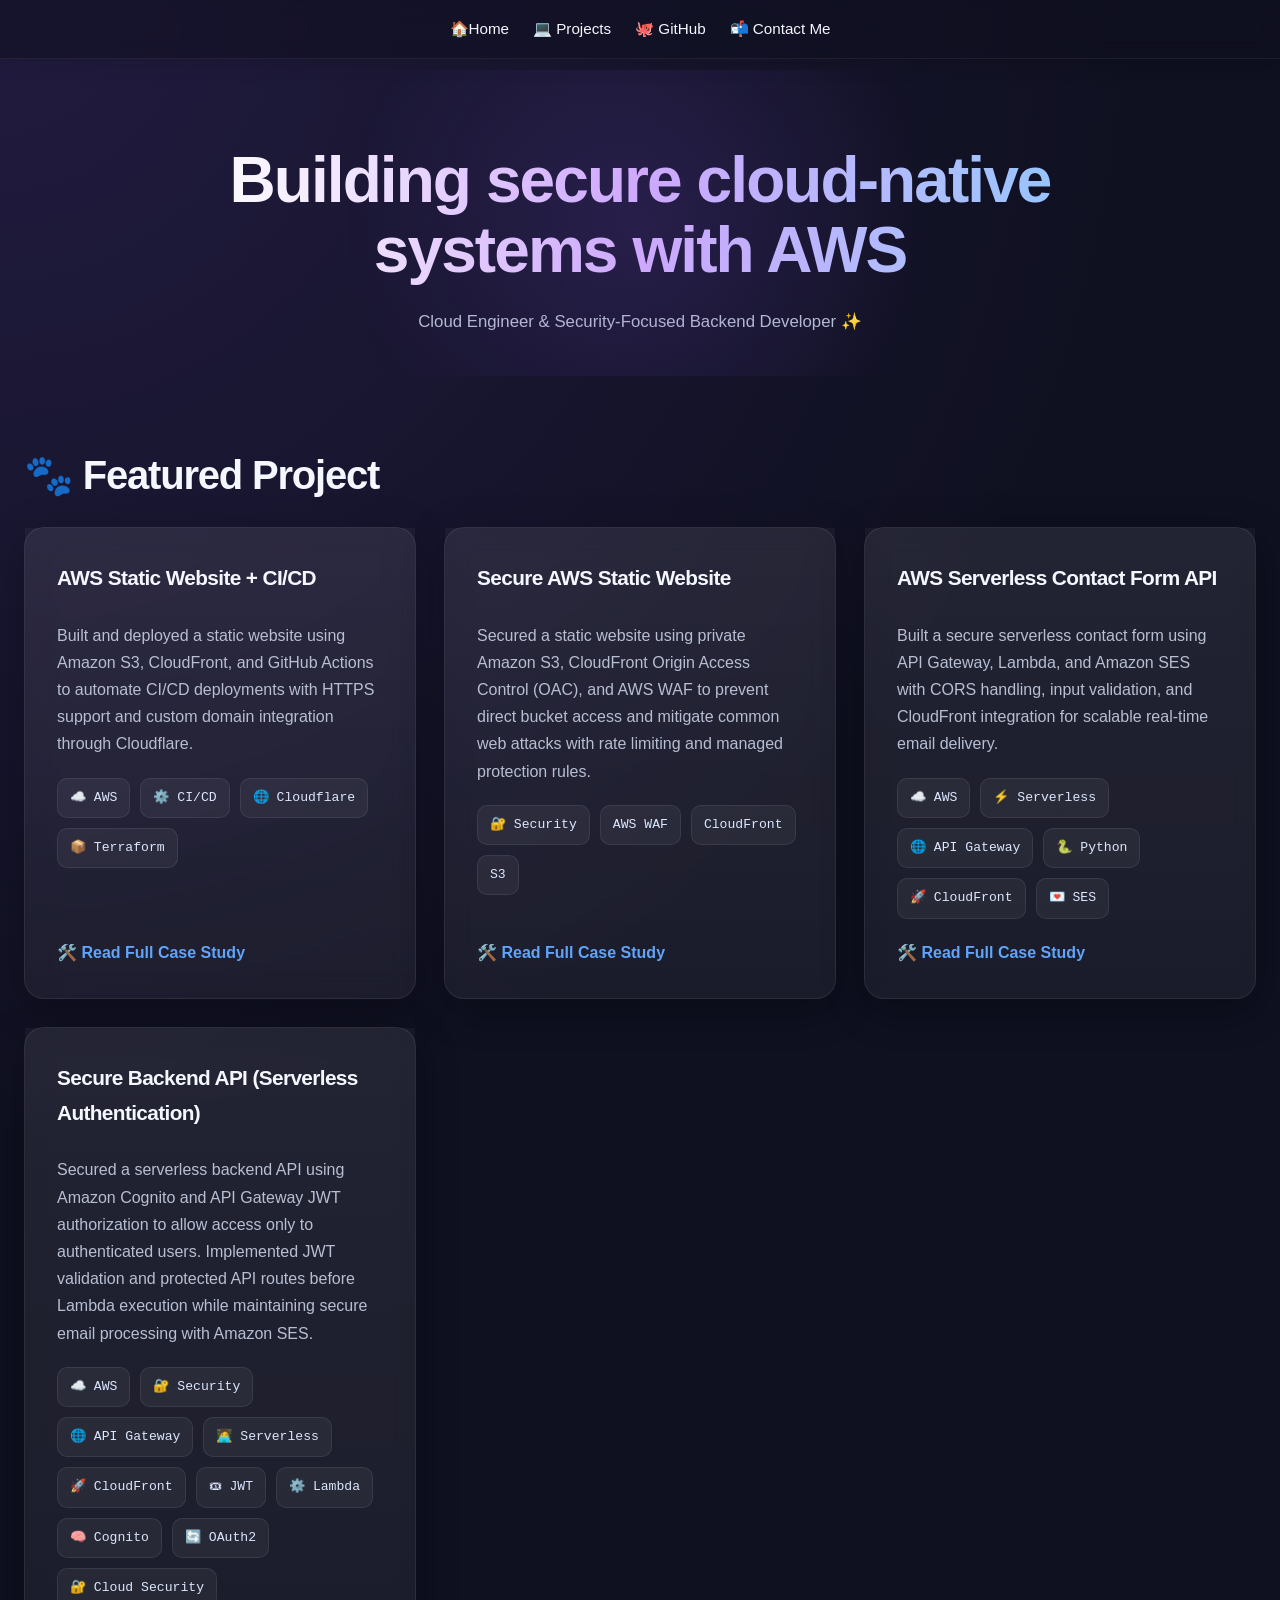
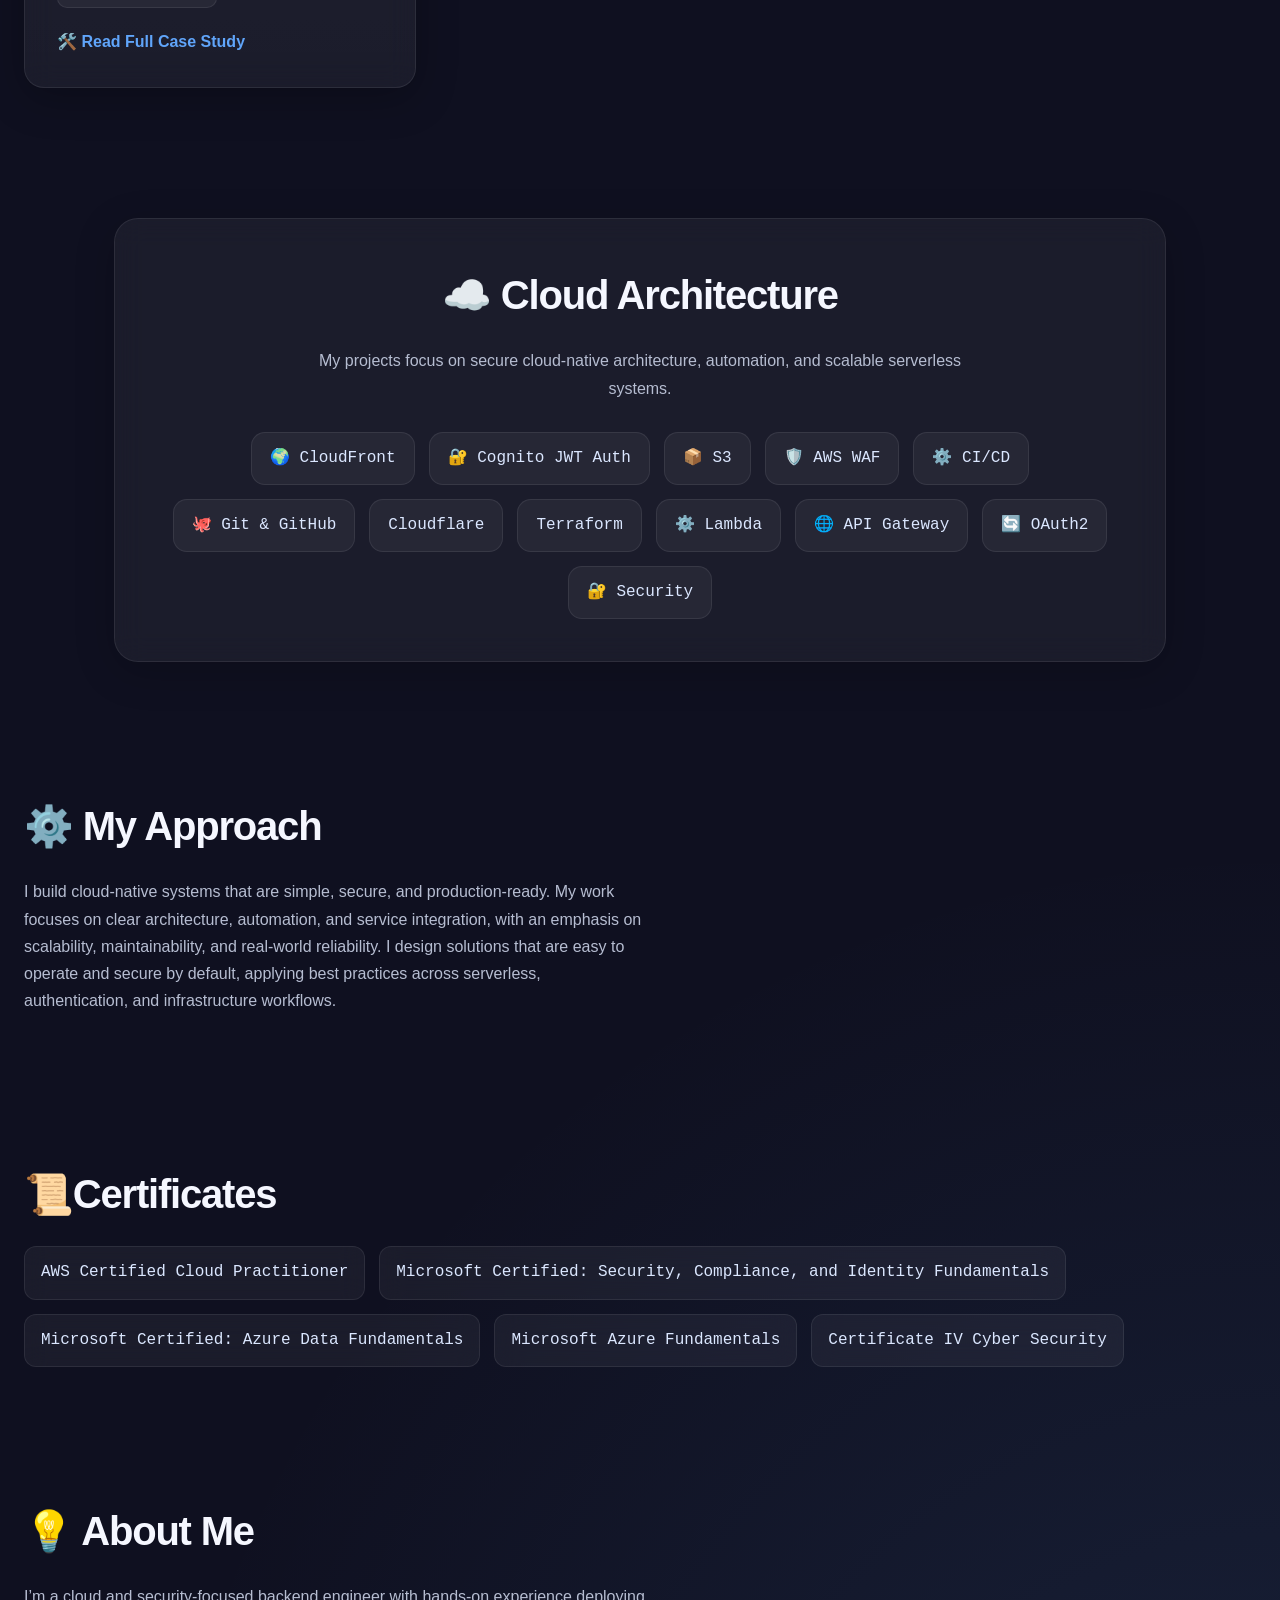
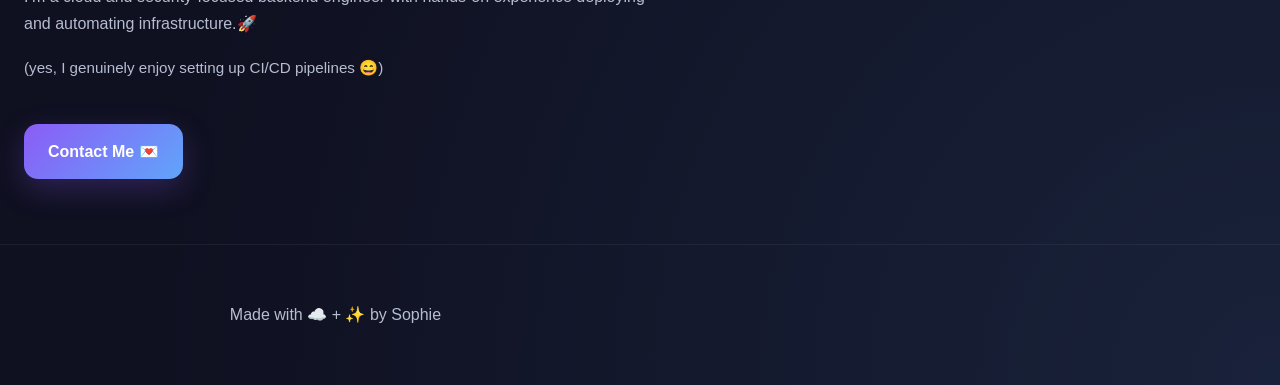
==== commit 5b7d620b: "fixed architecture content" ====
--- a/index.html
+++ b/index.html
@@ -124,15 +124,19 @@
 </div>
 
   </section>
- <section class="architecture-preview">
-   <h2>☁️ Cloud Architecture</h2>
-
-  <p>
-    My projects focus on secure cloud-native architecture,
-    automation, and scalable serverless systems.
-  </p>
-
-  <div class="architecture-tags">
+
+<section class="architecture-preview">
+
+  <div class="architecture-card">
+
+    <h2>☁️ Cloud Architecture</h2>
+
+    <p>
+      My projects focus on secure cloud-native architecture,
+      automation, and scalable serverless systems.
+    </p>
+
+    <div class="architecture-tags">
 
     <span>🌍 CloudFront</span>
     <span>🔐 Cognito JWT Auth</span>
@@ -148,6 +152,7 @@
     <span>🔐 Security</span>
 
   </div>
+  </div>
 
 </section>
 <!-- 
--- a/styles.css
+++ b/styles.css
@@ -797,21 +797,40 @@
   }
 
 }
-
 /* =========================================
    ARCHITECTURE PREVIEW
 ========================================= */
 
 .architecture-preview {
+  max-width: 1100px;
+
+  margin: 0 auto;
+}
+
+.architecture-card {
+  background:
+    rgba(255,255,255,0.05);
+
+  border:
+    1px solid rgba(255,255,255,0.08);
+
+  backdrop-filter: blur(14px);
+
+  border-radius: 24px;
+
+  padding: 42px;
+
   text-align: center;
 
-  max-width: 900px;
-
-  margin: 0 auto;
-}
-
-.architecture-preview p {
-  margin: 0 auto 28px;
+  box-shadow:
+    0 10px 40px rgba(0,0,0,0.2);
+}
+
+.architecture-card p {
+  margin:
+    0 auto 30px;
+
+  max-width: 700px;
 }
 
 .architecture-tags {
@@ -830,8 +849,6 @@
 
   border:
     1px solid rgba(255,255,255,0.08);
-
-  backdrop-filter: blur(12px);
 
   padding: 12px 18px;
 
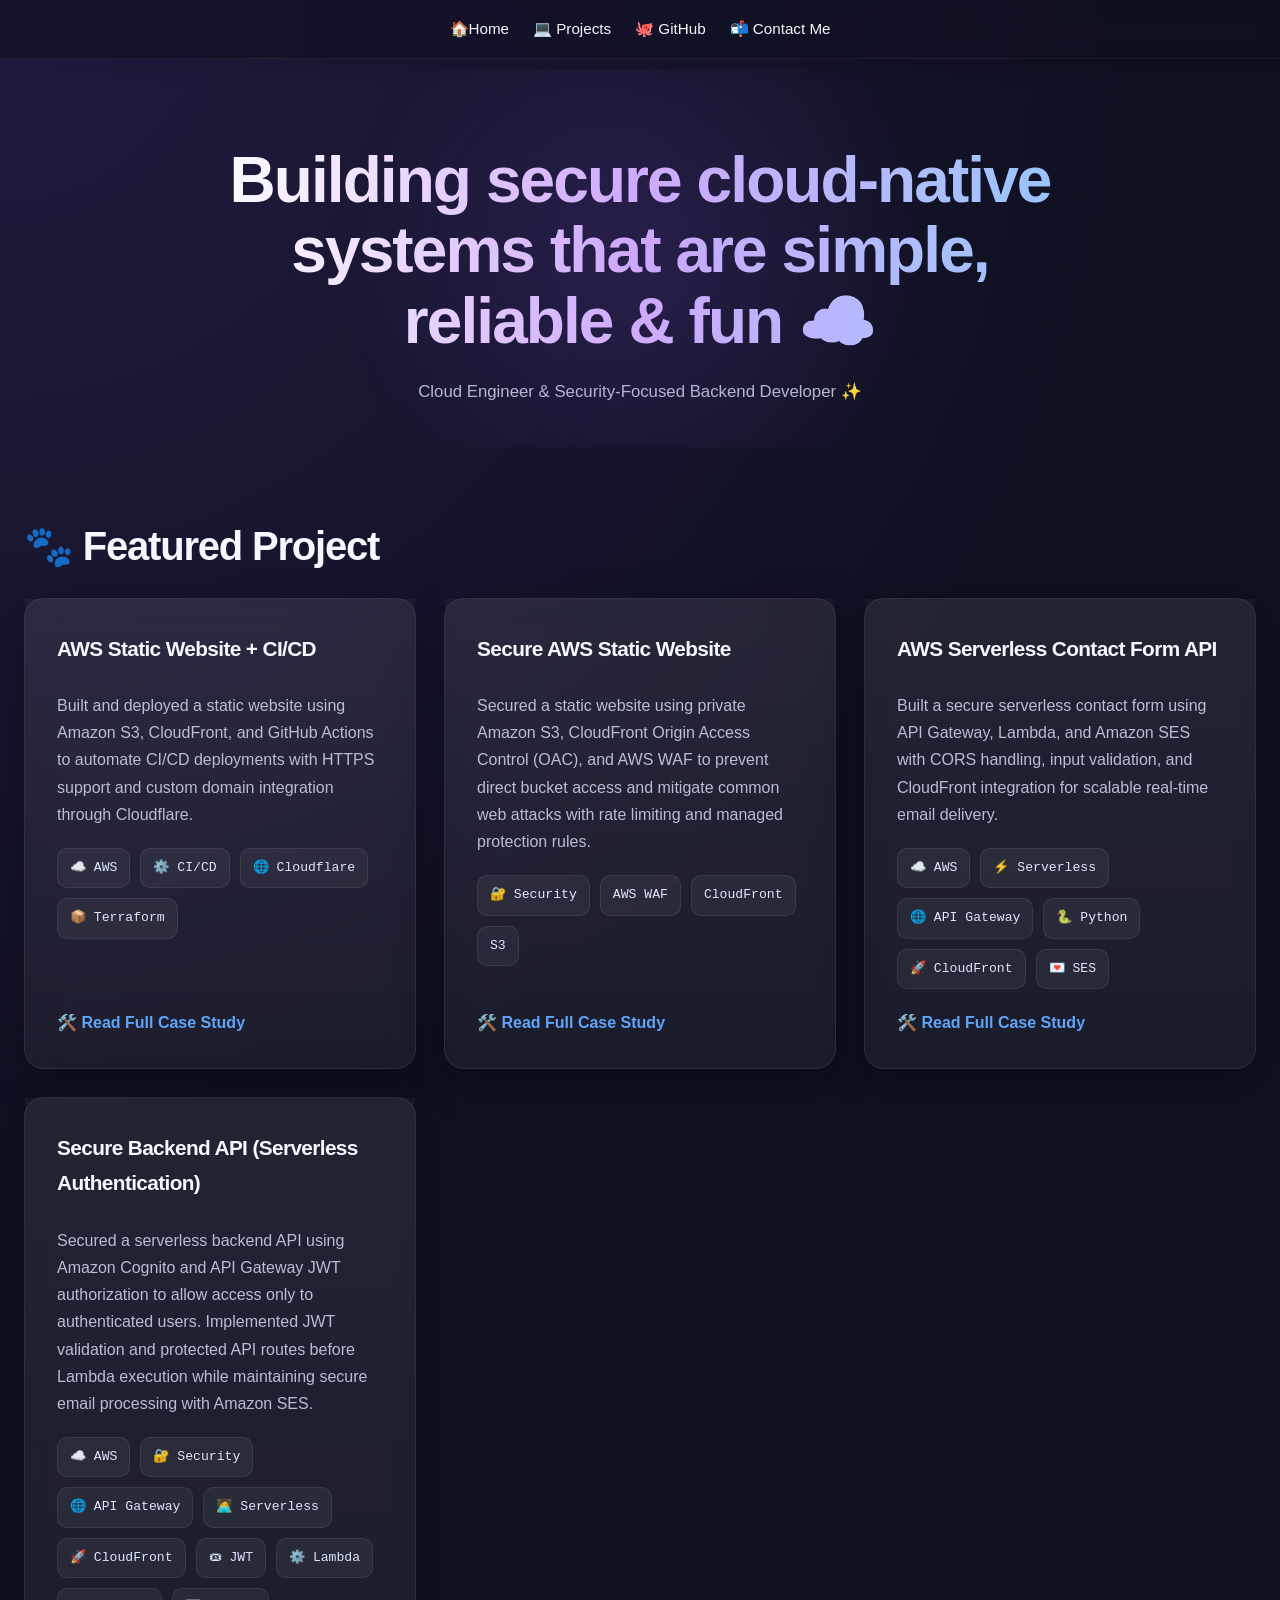
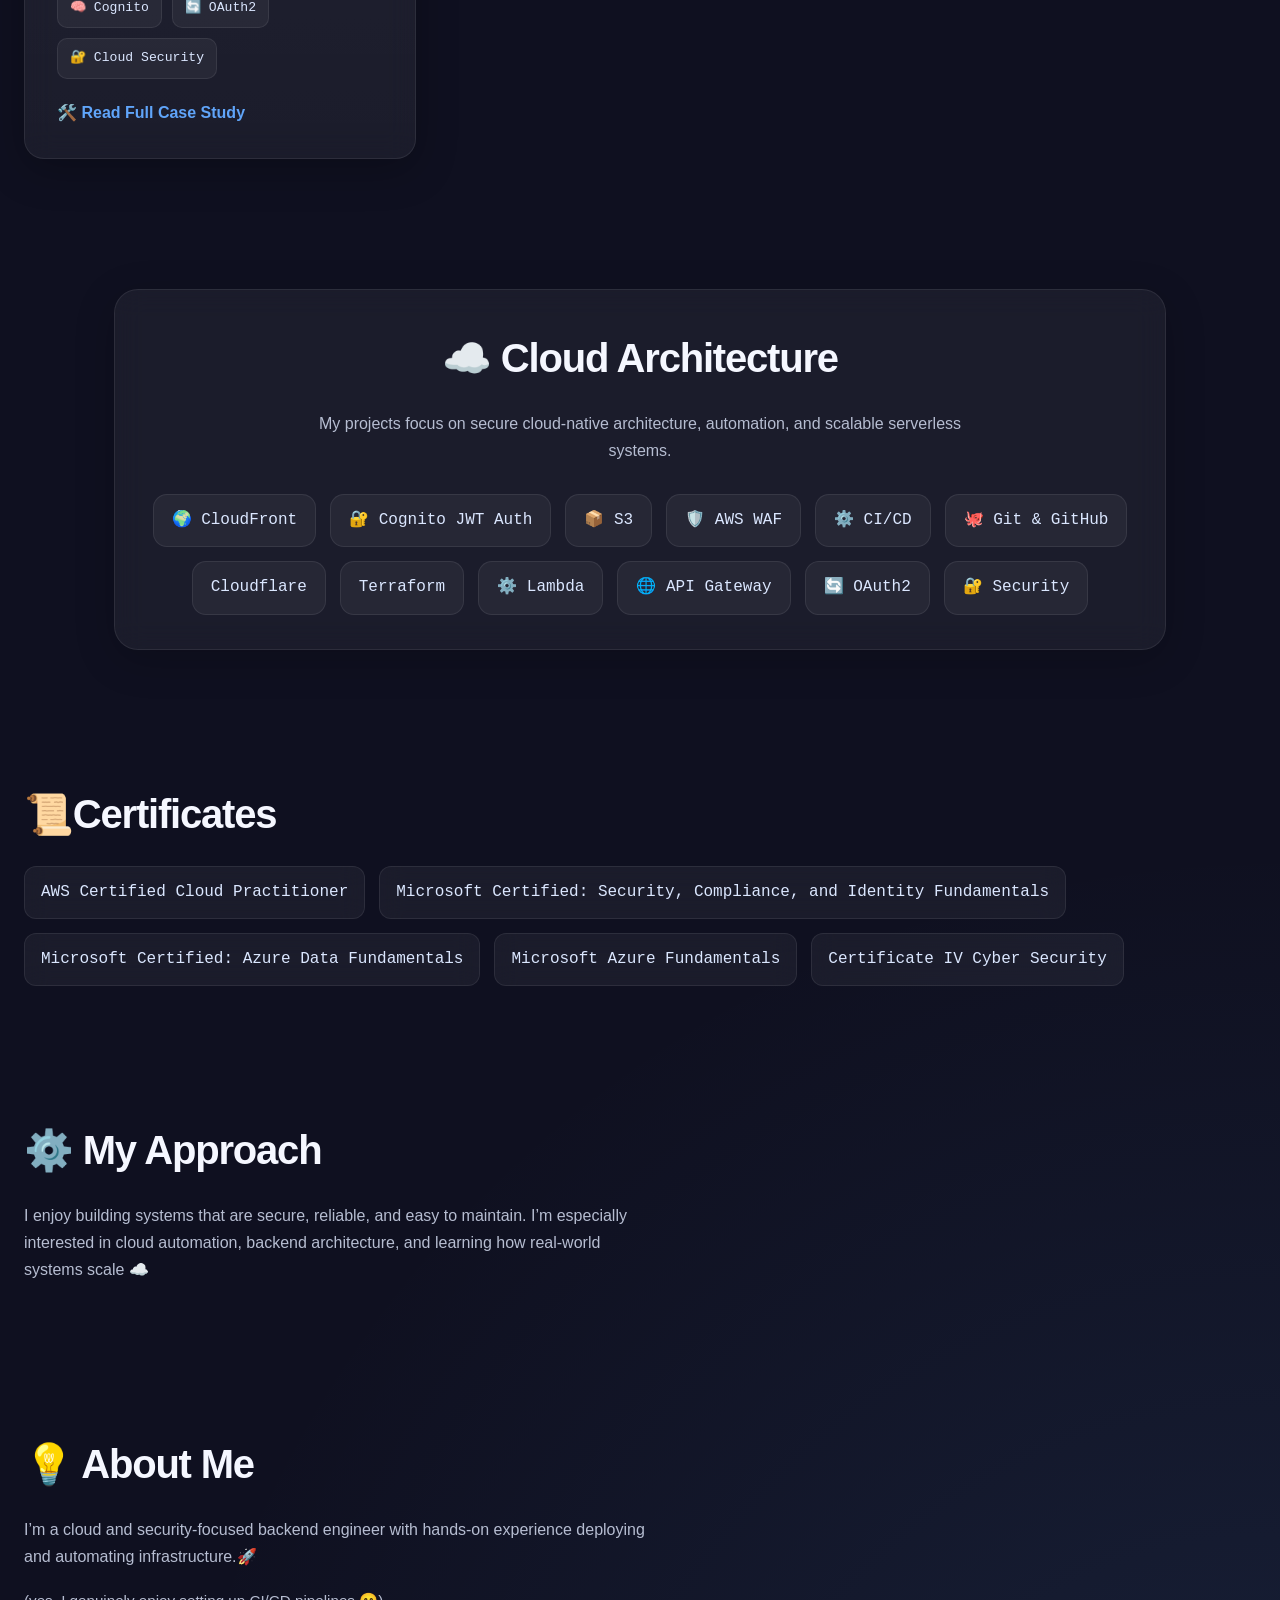
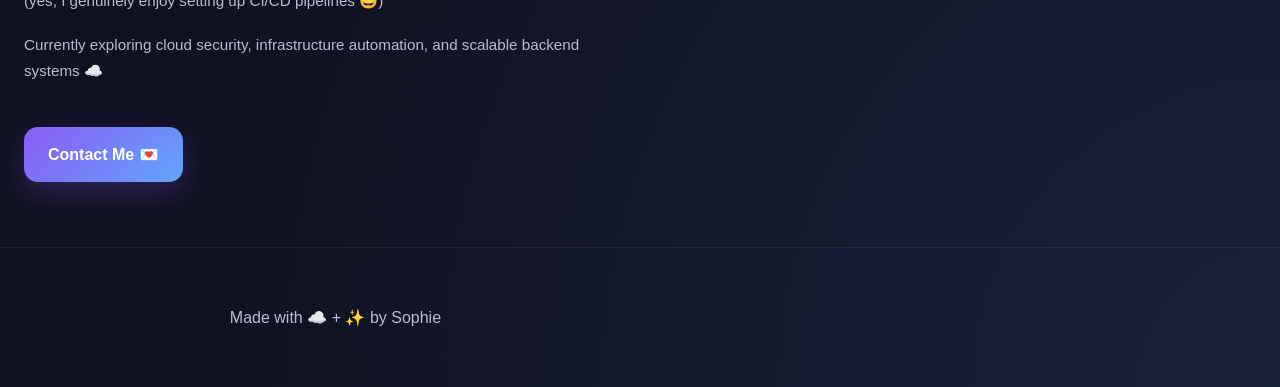
==== commit 49b33b5f: "fixed architecture content" ====
--- a/index.html
+++ b/index.html
@@ -25,7 +25,7 @@
   <header class="hero">
      
     <h1>
-      Building secure cloud-native systems with AWS
+      Building secure cloud-native systems that are simple, reliable & fun ☁️
     </h1>
     <p class="tagline">
       Cloud Engineer & Security-Focused Backend Developer ✨
@@ -192,16 +192,6 @@
     
   </section> -->
 
-  <!-- APPROACH -->
-  <section class="approach">
-    <h2>⚙️ My Approach</h2>
-    <p>
-      I build cloud-native systems that are simple, secure, and production-ready. My work focuses on clear architecture, automation, 
-      and service integration, with an emphasis on scalability, maintainability, and real-world reliability. I design solutions that are 
-      easy to operate and secure by default, applying best practices across serverless, authentication, and infrastructure workflows.
-    </p>
-  </section>
- 
  <!-- Certificates -->
   <section class="skills-section">
     <h2>📜Certificates</h2>
@@ -215,6 +205,24 @@
     </div>
   </section>
 
+
+  
+  <!-- APPROACH -->
+<section class="approach">
+
+  <h2>⚙️ My Approach</h2>
+
+  <p>
+    I enjoy building systems that are secure,
+    reliable, and easy to maintain.
+    I’m especially interested in cloud automation,
+    backend architecture, and learning how real-world
+    systems scale ☁️
+  </p>
+
+</section>
+ 
+
   <!-- ABOUT -->
   <section class="about">
     <h2>💡 About Me</h2>
@@ -224,6 +232,10 @@
     <p class="small-note">
       (yes, I genuinely enjoy setting up CI/CD pipelines 😄)
     </p>
+    <p class="small-note">
+  Currently exploring cloud security,
+  infrastructure automation, and scalable backend systems ☁️
+</p>
     <div id="contact">
     <a class="cta" href="contact.html">
       Contact Me 💌
--- a/styles.css
+++ b/styles.css
@@ -818,7 +818,7 @@
 
   border-radius: 24px;
 
-  padding: 42px;
+  padding: 34px;
 
   text-align: center;
 
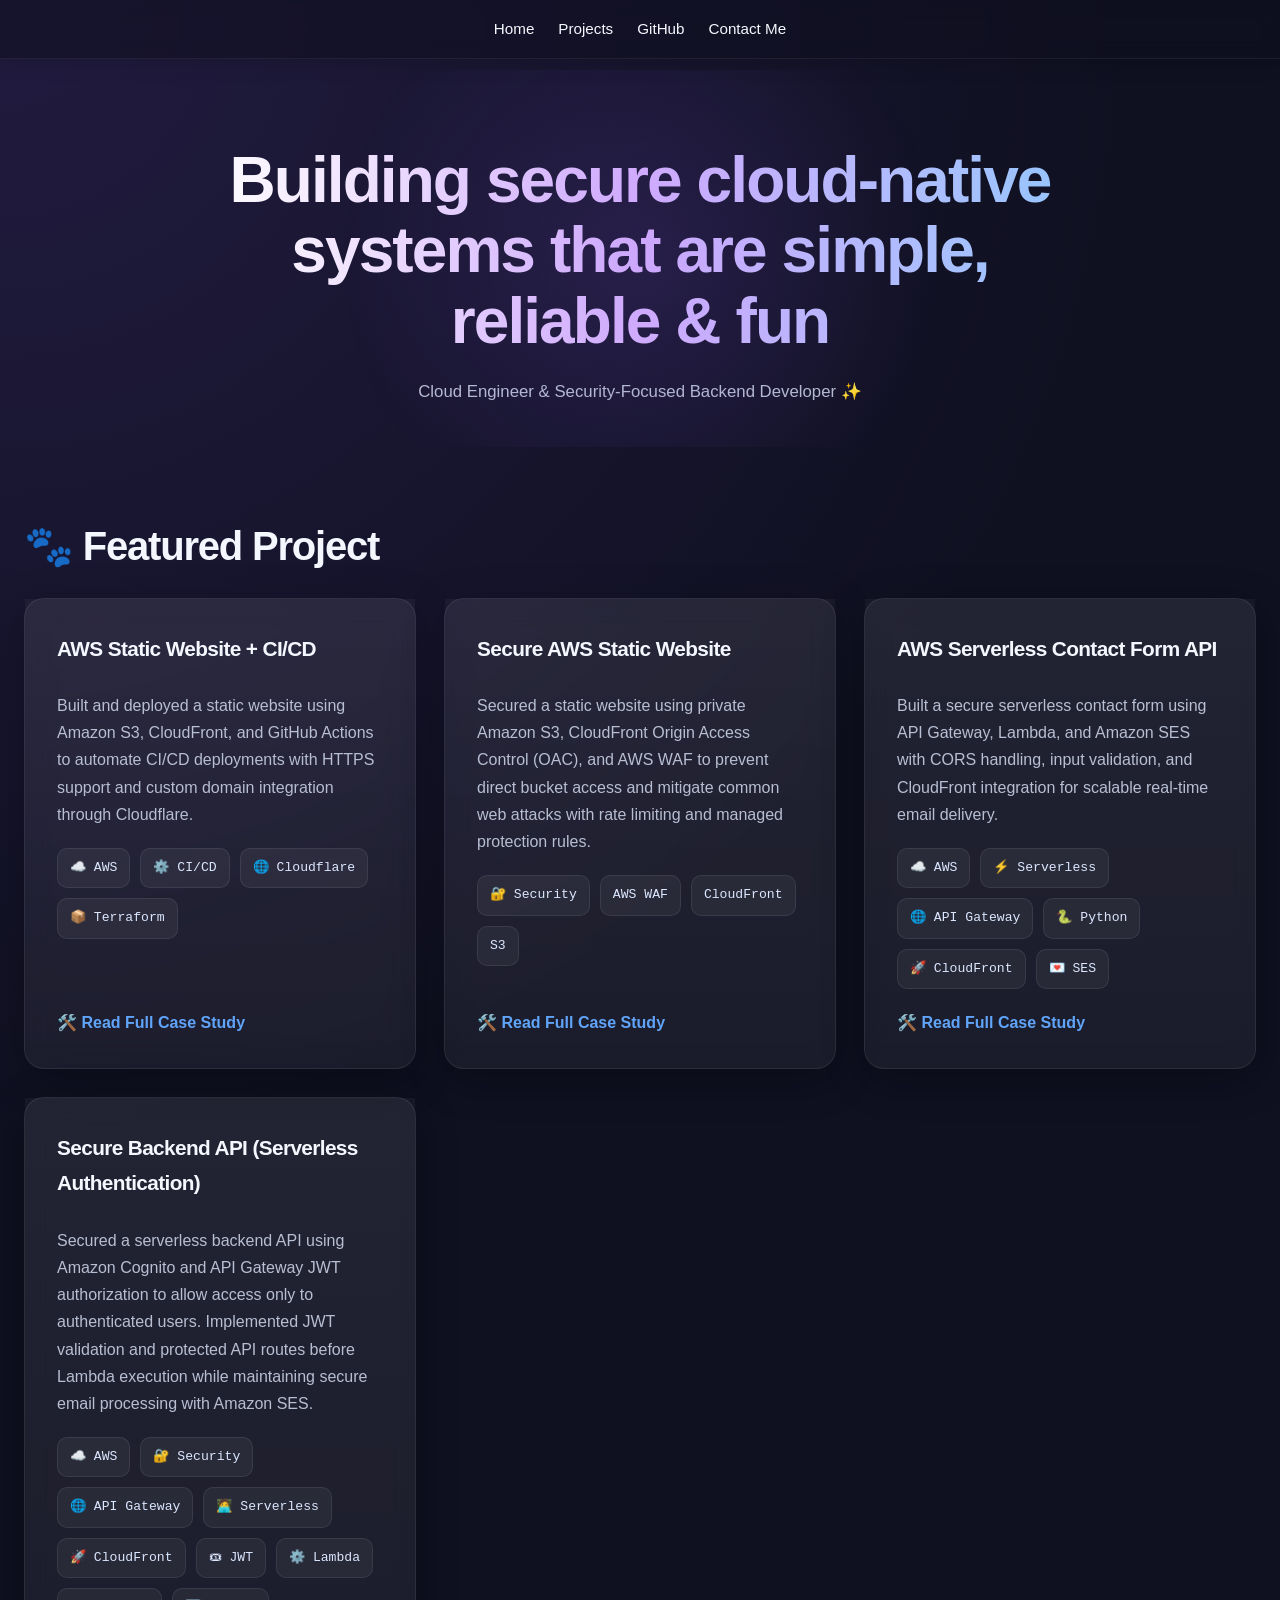
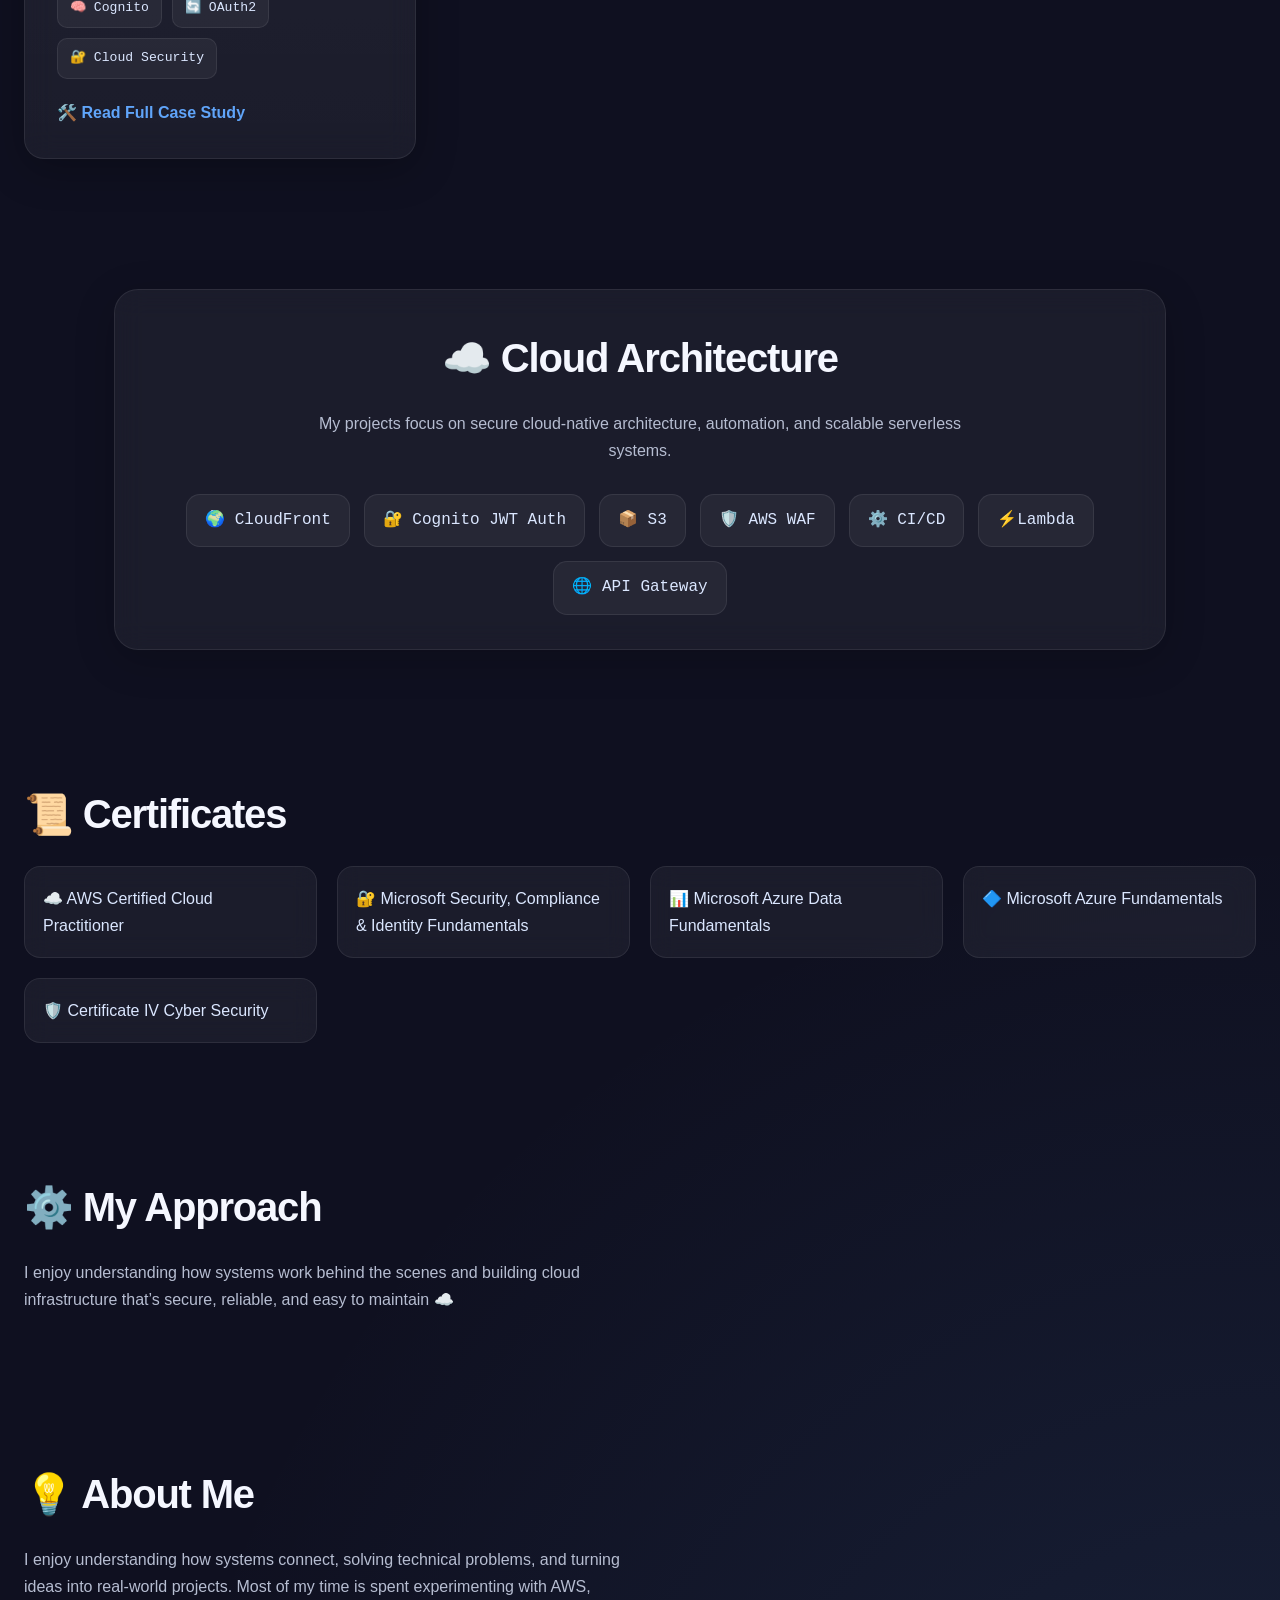
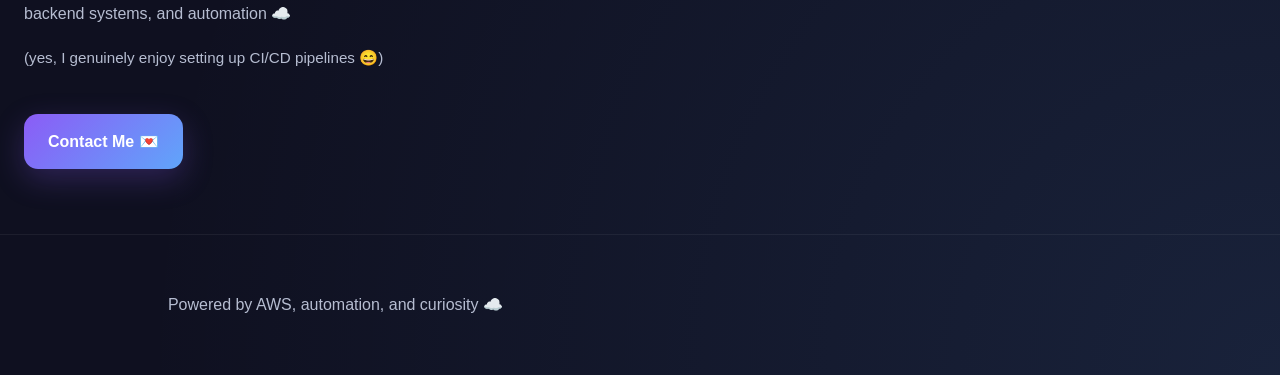
==== commit 8315e5fb: "Add footer and header html" ====
--- a/index.html
+++ b/index.html
@@ -2,37 +2,19 @@
 <html lang="en">
 <head>
   <meta charset="UTF-8">
-  <title>Sophie | Cloud Engineer ☁️</title>
-  <meta name="viewport" content="width=device-width, initial-scale=1.0">
+    <title>Sophie | Cloud Engineer ☁️</title>
+   <meta name="viewport" content="width=device-width, initial-scale=1.0">
 
   <!-- Font -->
   <link href="https://fonts.googleapis.com/css2?family=Poppins:wght@300;400;600&display=swap" rel="stylesheet">
 
   <!-- CSS -->
   <link rel="stylesheet" href="styles.css?v=2">
-
-     
 </head>
 
 <body>
- <div class="top-links">
-      <a href="https://sophieworld.dev">🏠Home</a>
-      <a href="#projects">💻 Projects</a>
-      <a href="https://github.com/User10538">🐙 GitHub</a>
-      <a href="#contact">📬 Contact Me</a>
-    </div>
-  <!-- HERO -->
-  <header class="hero">
-     
-    <h1>
-      Building secure cloud-native systems that are simple, reliable & fun ☁️
-    </h1>
-    <p class="tagline">
-      Cloud Engineer & Security-Focused Backend Developer ✨
-    </p>
-
-      </header>
-
+   <!-- HEADER -->
+  <div id="header"></div>
 
   <!-- PROJECTS -->
   <section class="projects">
@@ -143,13 +125,8 @@
     <span>📦 S3</span>
     <span>🛡️ AWS WAF</span>
     <span>⚙️ CI/CD</span>
-    <span>🐙 Git & GitHub</span>
-    <span>Cloudflare</span>
-    <span>Terraform</span>
-    <span>⚙️ Lambda</span>
+    <span>⚡Lambda</span>
     <span>🌐 API Gateway</span>
-    <span>🔄 OAuth2</span>
-    <span>🔐 Security</span>
 
   </div>
   </div>
@@ -193,17 +170,36 @@
   </section> -->
 
  <!-- Certificates -->
-  <section class="skills-section">
-    <h2>📜Certificates</h2>
-
-    <div class="skills">
-      <span>AWS Certified Cloud Practitioner</span>
-      <span>Microsoft Certified: Security, Compliance, and Identity Fundamentals</span>
-      <span>Microsoft Certified: Azure Data Fundamentals</span>
-      <span>Microsoft Azure Fundamentals</span>
-      <span>Certificate IV Cyber Security</span>
-    </div>
-  </section>
+<!-- Certificates -->
+<section class="skills-section">
+
+  <h2>📜 Certificates</h2>
+
+  <div class="cert-grid">
+
+    <div class="cert-card">
+      ☁️ AWS Certified Cloud Practitioner
+    </div>
+
+    <div class="cert-card">
+      🔐 Microsoft Security, Compliance & Identity Fundamentals
+    </div>
+
+    <div class="cert-card">
+      📊 Microsoft Azure Data Fundamentals
+    </div>
+
+    <div class="cert-card">
+      🔷 Microsoft Azure Fundamentals
+    </div>
+
+    <div class="cert-card">
+      🛡️ Certificate IV Cyber Security
+    </div>
+
+  </div>
+
+</section>
 
 
   
@@ -213,11 +209,8 @@
   <h2>⚙️ My Approach</h2>
 
   <p>
-    I enjoy building systems that are secure,
-    reliable, and easy to maintain.
-    I’m especially interested in cloud automation,
-    backend architecture, and learning how real-world
-    systems scale ☁️
+  I enjoy understanding how systems work behind the scenes and building cloud 
+  infrastructure that’s secure, reliable, and easy to maintain ☁️
   </p>
 
 </section>
@@ -225,17 +218,19 @@
 
   <!-- ABOUT -->
   <section class="about">
-    <h2>💡 About Me</h2>
-
-    <p>I’m a cloud and security-focused backend engineer with hands-on experience deploying and automating infrastructure.🚀</p>
-
-    <p class="small-note">
-      (yes, I genuinely enjoy setting up CI/CD pipelines 😄)
-    </p>
-    <p class="small-note">
-  Currently exploring cloud security,
-  infrastructure automation, and scalable backend systems ☁️
-</p>
+      <h2>💡 About Me</h2>
+
+  <p>
+    I enjoy understanding how systems connect,
+    solving technical problems,
+    and turning ideas into real-world projects.
+    Most of my time is spent experimenting with AWS,
+    backend systems, and automation ☁️
+  </p>
+
+  <p class="small-note">
+    (yes, I genuinely enjoy setting up CI/CD pipelines 😄)
+  </p>
     <div id="contact">
     <a class="cta" href="contact.html">
       Contact Me 💌
@@ -245,12 +240,26 @@
   </section>
 
   <!-- FOOTER -->
-  <footer>
-    <p>Made with ☁️ + ✨ by Sophie</p>
-  </footer>
-
-  <!-- SCROLL ANIMATION -->
+  <div id="footer"></div>
+
+
   <script>
+
+   //Load Header
+    fetch('header.html')
+      .then(response => response.text())
+      .then(data => {
+        document.getElementById('header').innerHTML = data;
+      });
+
+    //Load Footer
+    fetch('footer.html')
+      .then(response => response.text())
+      .then(data => {
+        document.getElementById('footer').innerHTML = data;
+      });
+
+    //SCROLL ANIMATION
     const elements = document.querySelectorAll("section");
 
     const observer = new IntersectionObserver(entries => {
@@ -265,7 +274,8 @@
       el.classList.add("fade-in");
       observer.observe(el);
     });
+
   </script>
 
-</body>
+  </body>
 </html>
--- a/styles.css
+++ b/styles.css
@@ -479,24 +479,20 @@
 .project-links a:hover {
   opacity: 0.7;
 }
-
-/* =========================================
-   SKILLS
-========================================= */
-
-.skills-section {
-  position: relative;
-}
-
-.skills {
-  display: flex;
-
-  flex-wrap: wrap;
-
-  gap: 14px;
-}
-
-.skills span {
+/* =========================================
+   CERTIFICATES
+========================================= */
+
+.cert-grid {
+  display: grid;
+
+  grid-template-columns:
+    repeat(auto-fit, minmax(260px, 1fr));
+
+  gap: 20px;
+}
+
+.cert-card {
   background:
     rgba(255,255,255,0.05);
 
@@ -505,9 +501,9 @@
 
   backdrop-filter: blur(12px);
 
-  padding: 12px 16px;
-
-  border-radius: 12px;
+  border-radius: 16px;
+
+  padding: 18px;
 
   color: #dbe7ff;
 
@@ -515,18 +511,14 @@
 
   transition:
     transform 0.2s ease,
-    background 0.2s ease;
-
-  font-family:
-    'JetBrains Mono',
-    monospace;
-}
-
-.skills span:hover {
-  transform: translateY(-3px);
-
-  background:
-    rgba(255,255,255,0.08);
+    border-color 0.2s ease;
+}
+
+.cert-card:hover {
+  transform: translateY(-4px);
+
+  border-color:
+    rgba(139,92,246,0.35);
 }
 
 /* =========================================
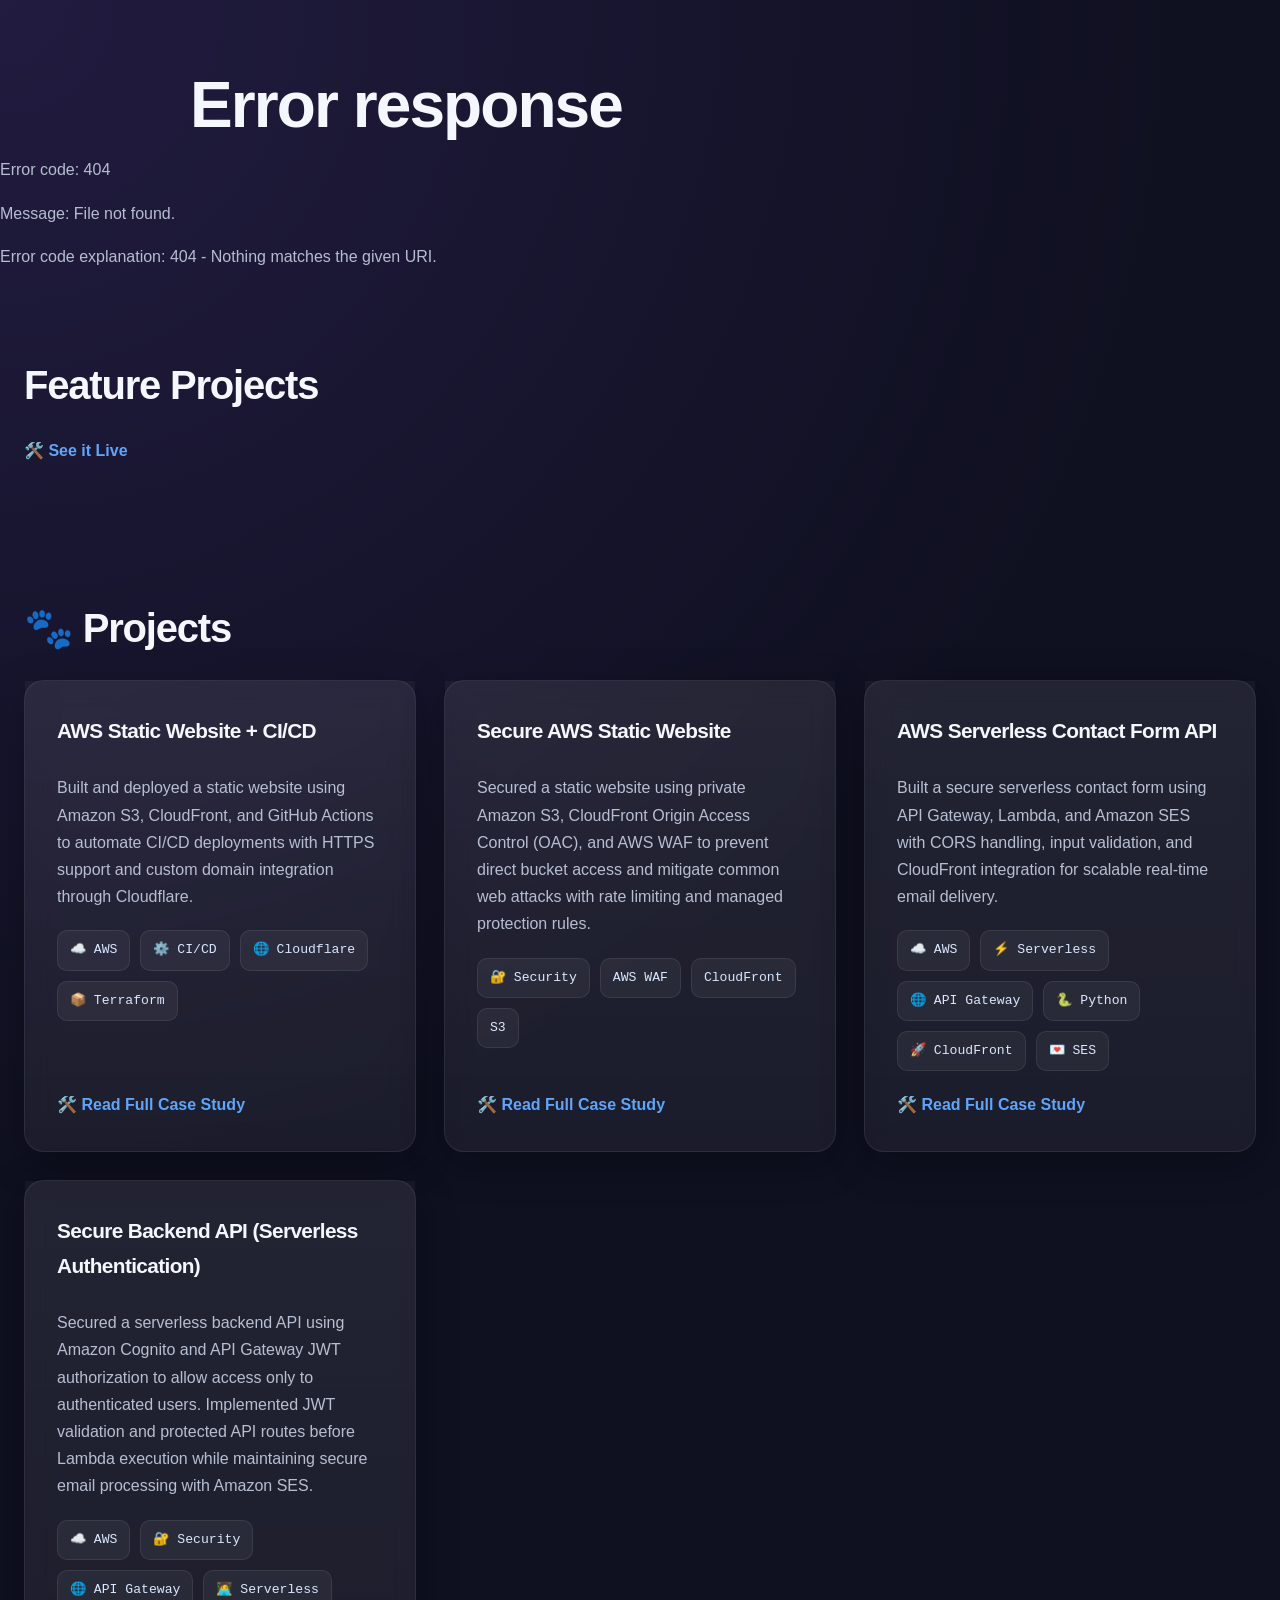
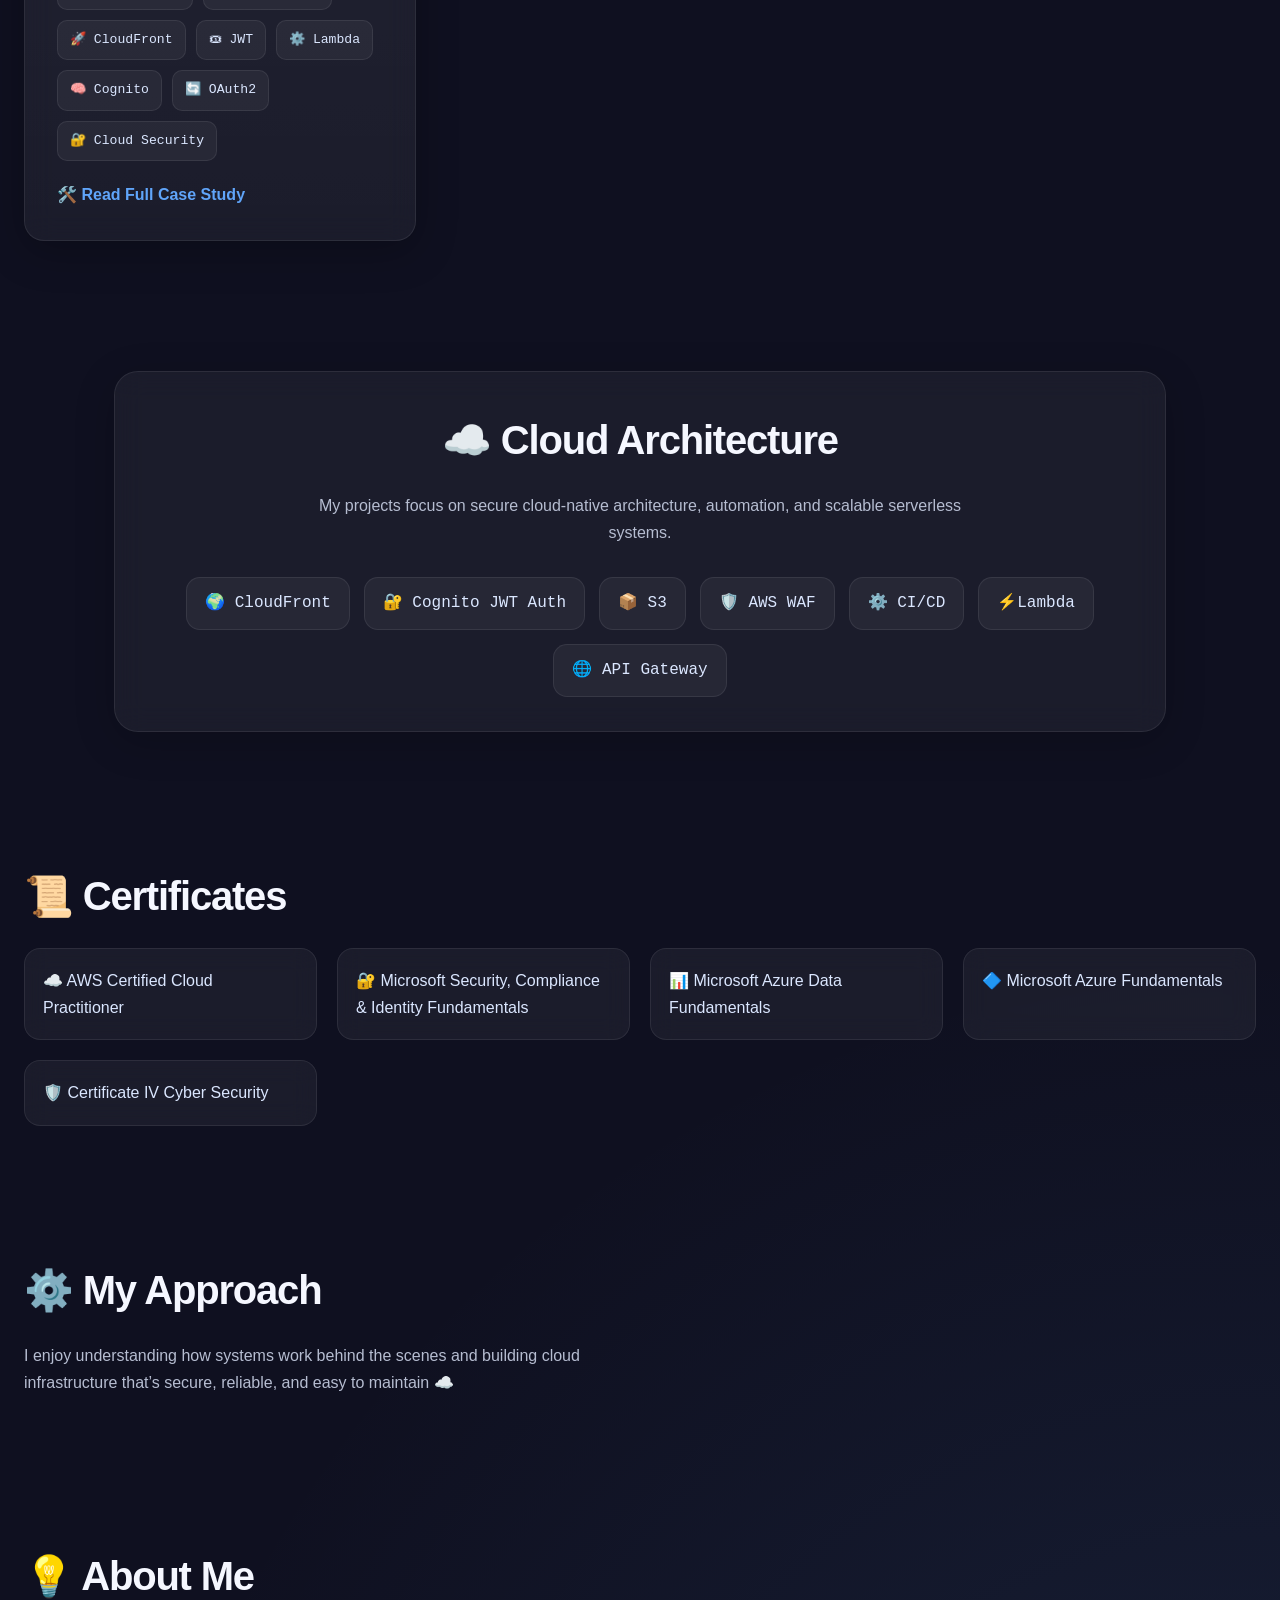
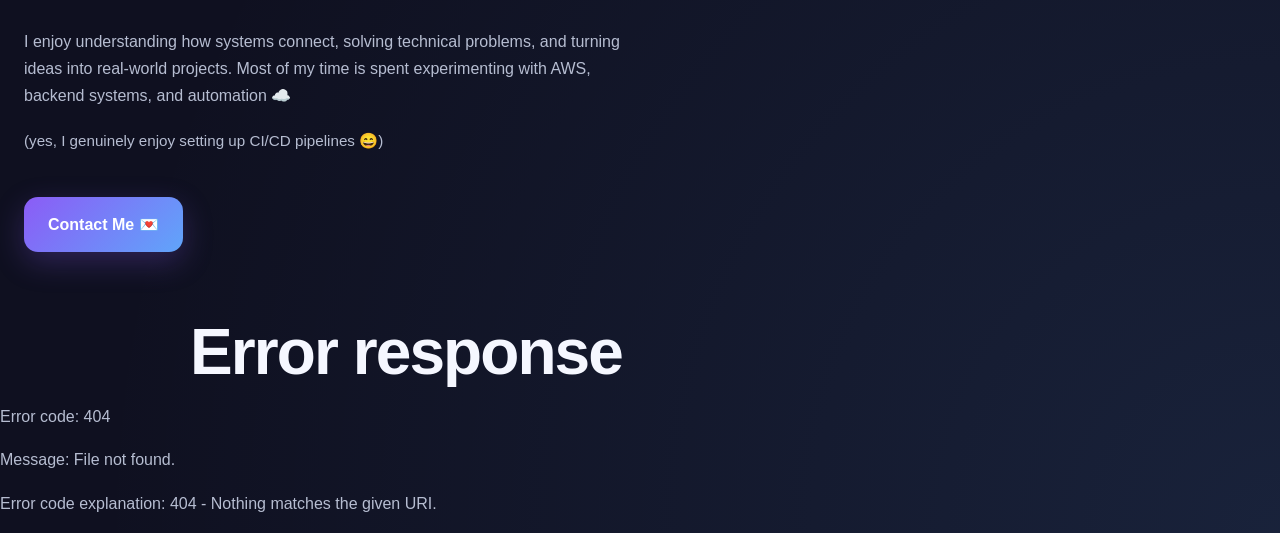
==== commit bd9f6cf2: "Add dashboad html page" ====
--- a/index.html
+++ b/index.html
@@ -16,9 +16,19 @@
    <!-- HEADER -->
   <div id="header"></div>
 
+  <!-- Feature Project-->
+   <section class="projects">
+    <h2>Feature Projects</h2>
+
+    <div class="project-links">
+      <a href="dashboard.html">🛠️ See it Live</a>
+    </div>
+    
+   </section>
+
   <!-- PROJECTS -->
   <section class="projects">
-    <h2>🐾 Featured Project</h2>
+    <h2>🐾 Projects</h2>
 
 <div class="projects-container" id ="projects">
   
@@ -244,16 +254,15 @@
 
 
   <script>
-
    //Load Header
-    fetch('header.html')
+    fetch('components/header.html')
       .then(response => response.text())
       .then(data => {
         document.getElementById('header').innerHTML = data;
       });
 
     //Load Footer
-    fetch('footer.html')
+    fetch('components/footer.html')
       .then(response => response.text())
       .then(data => {
         document.getElementById('footer').innerHTML = data;
